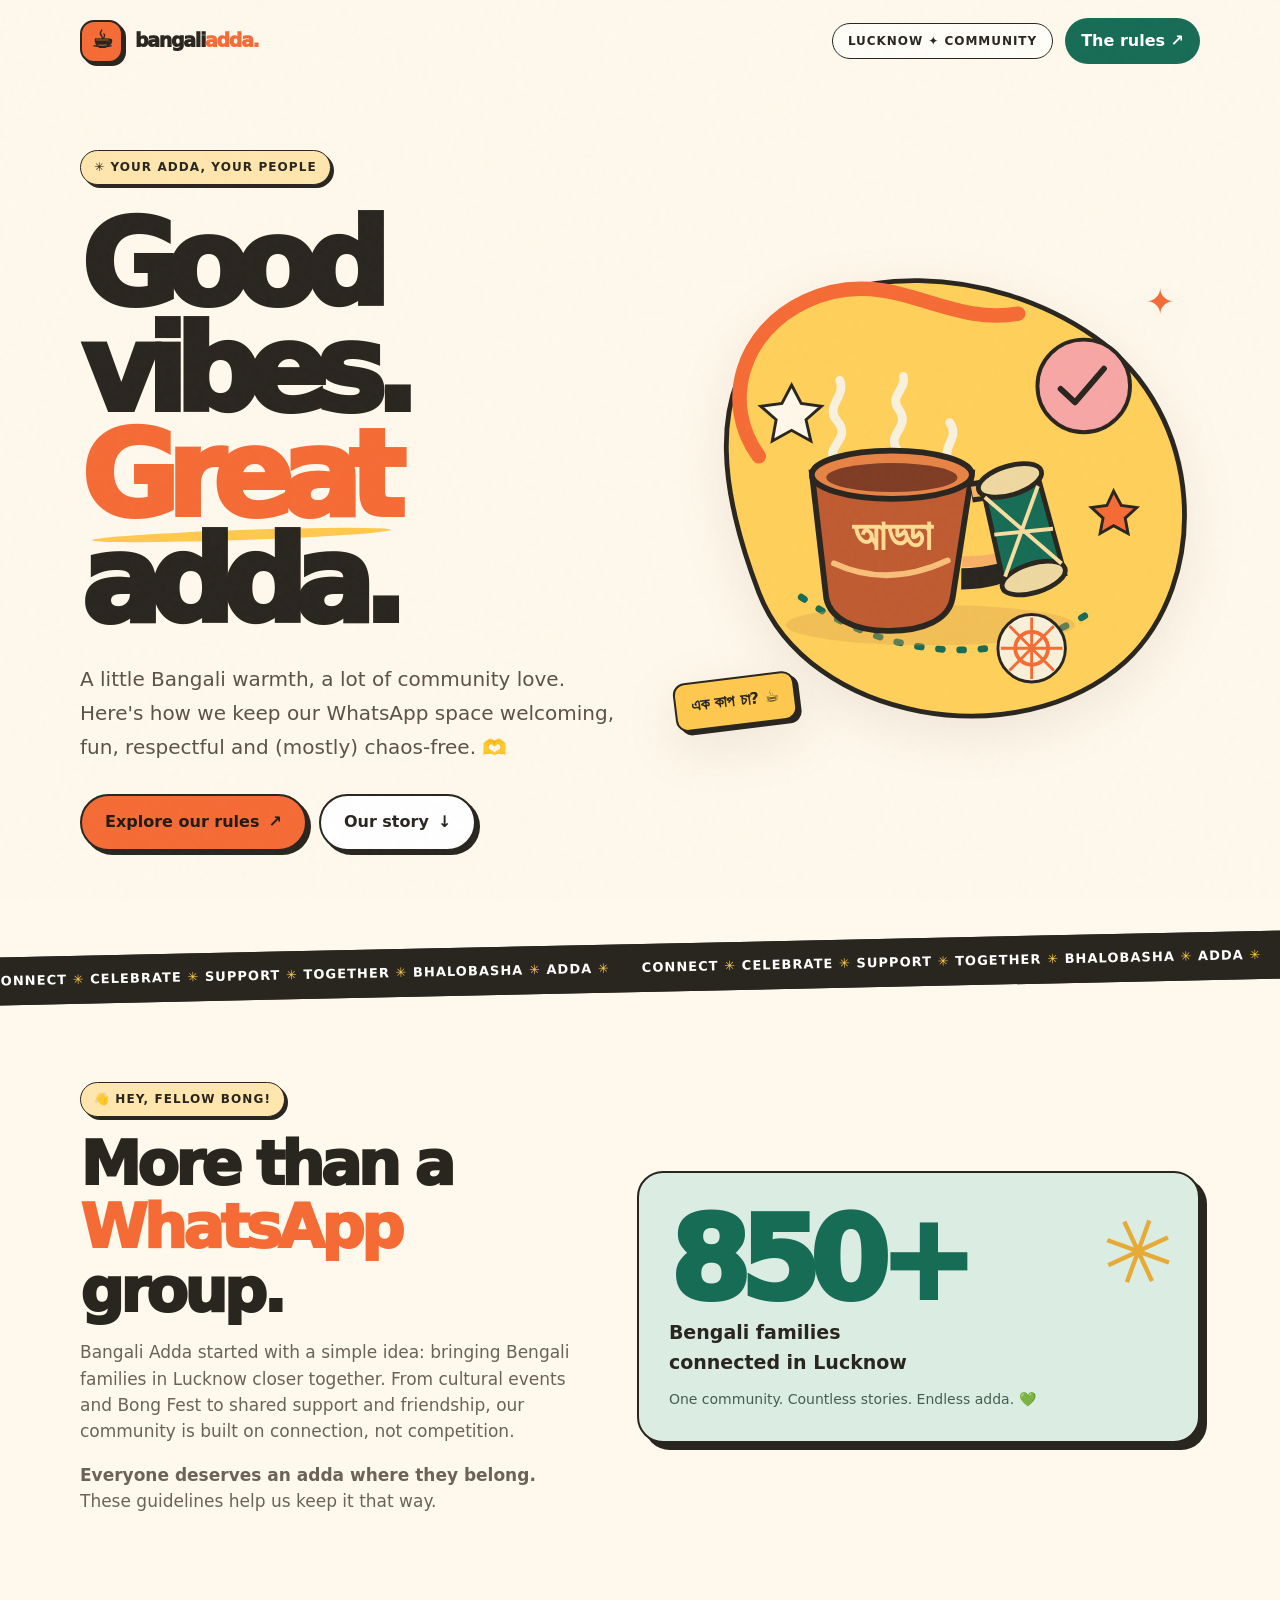
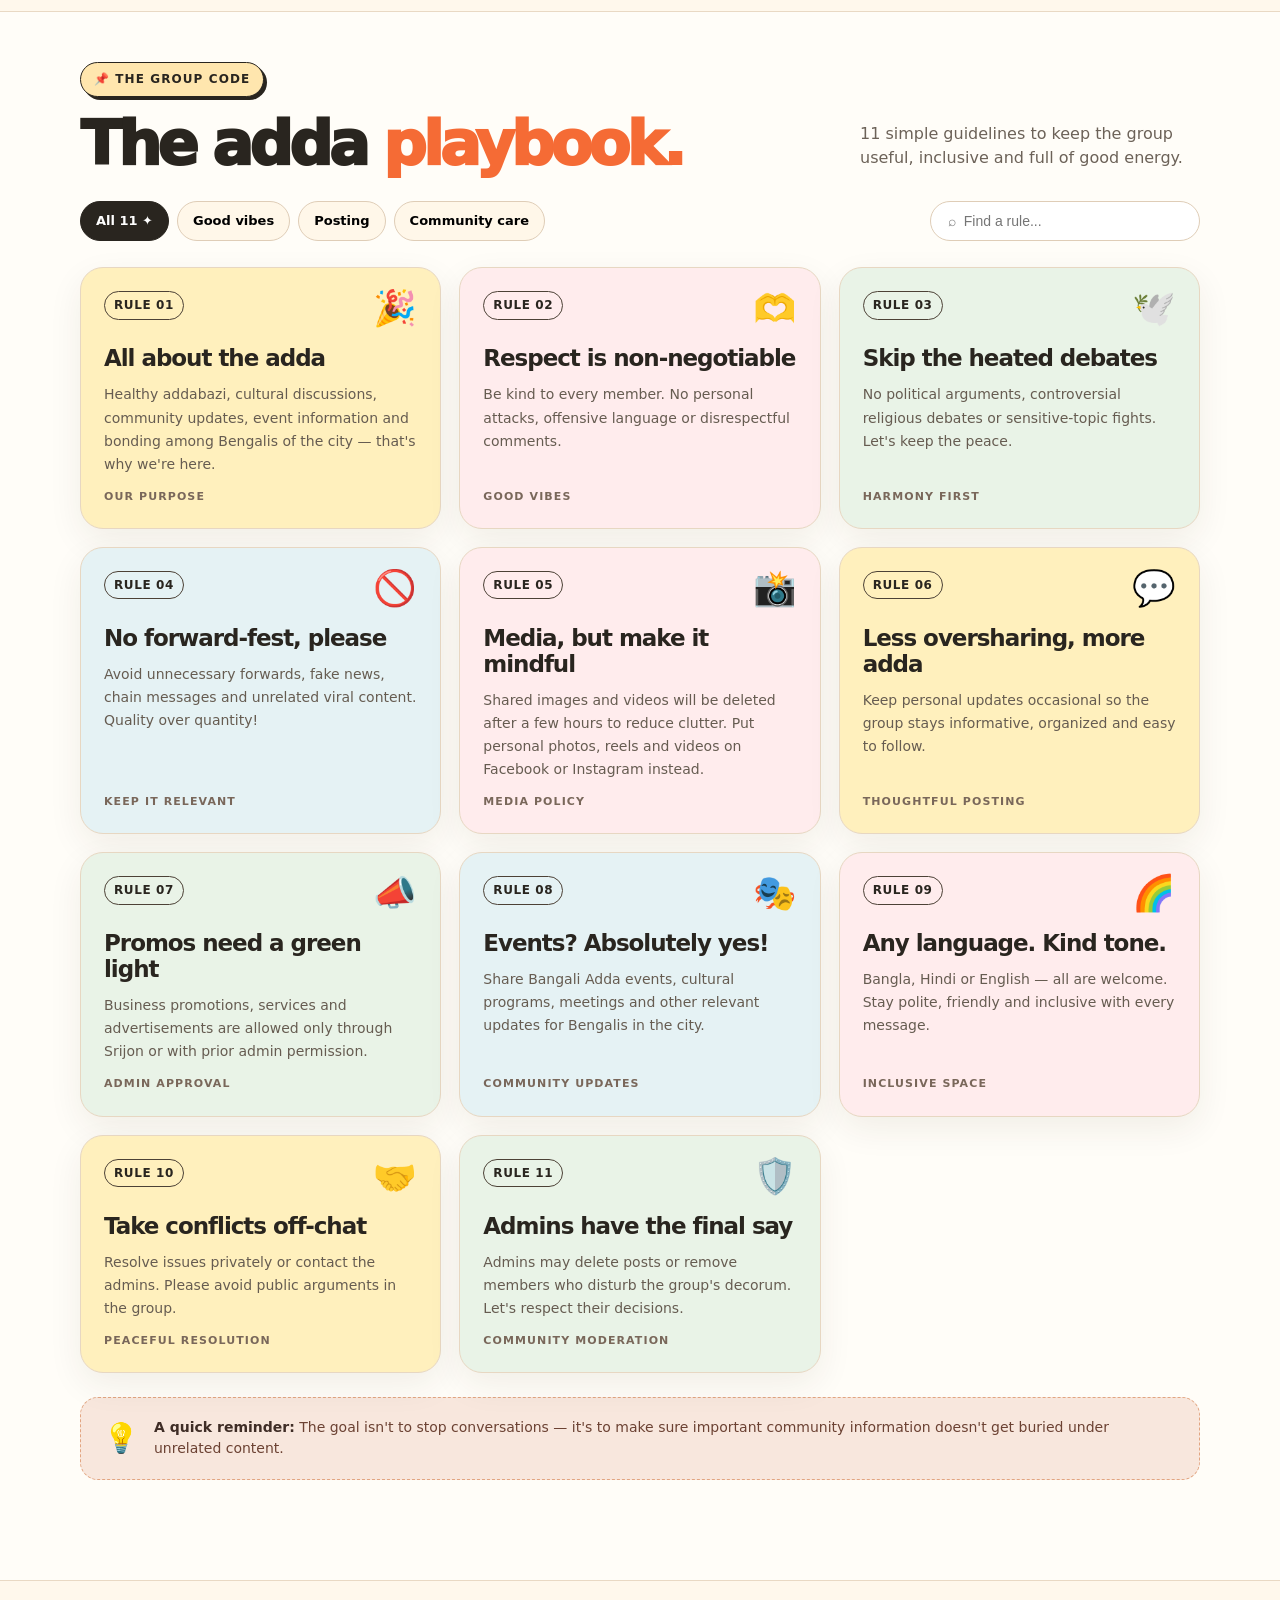
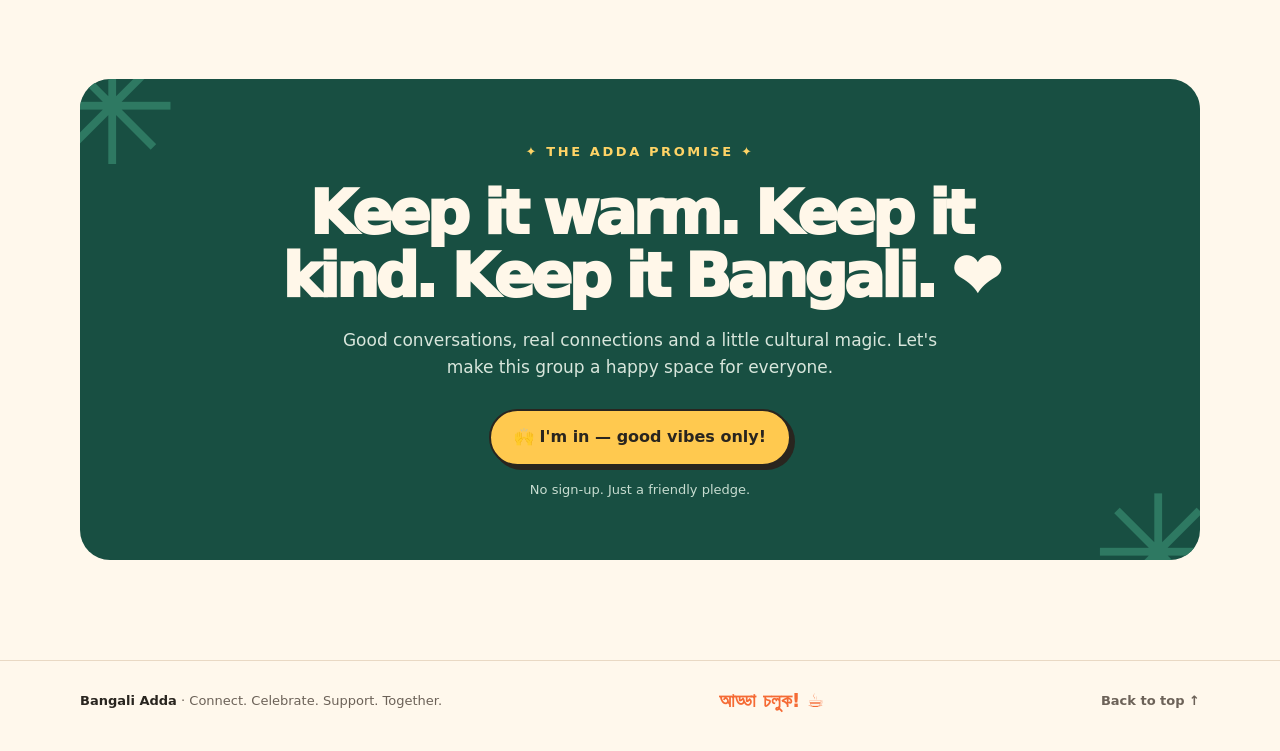
==== bangali-adda-rules.html @ 559d6790 "Add initial HTML structure and community guidelines for Bangali Adda" ====
<!doctype html>
<html lang="en">
<head>
  <meta charset="utf-8">
  <meta name="viewport" content="width=device-width, initial-scale=1">
  <meta name="theme-color" content="#fff7e9">
  <meta name="description" content="Bangali Adda Lucknow — our WhatsApp group rules, community spirit and a little Bengali warmth.">
  <title>Bangali Adda ✦ Group Rules & Etiquette</title>
  <style>
    :root{--ink:#29251f;--muted:#6c6258;--paper:#fff8ec;--cream:#fffdf8;--orange:#f56b35;--yellow:#ffc94f;--pink:#ffb5b5;--green:#176c55;--line:#e9d9c4;--shadow:0 12px 35px rgba(61,39,19,.07)}
    *{box-sizing:border-box}html{scroll-behavior:smooth}body{margin:0;background:var(--paper);color:var(--ink);font-family:ui-sans-serif,system-ui,-apple-system,"Segoe UI",sans-serif;line-height:1.55;overflow-x:hidden}button,a{font:inherit}button{cursor:pointer}a{color:inherit}::selection{background:#ffb585;color:#22170d}
    .grain{pointer-events:none;position:fixed;inset:0;z-index:20;opacity:.14;background-image:url("data:image/svg+xml,%3Csvg viewBox='0 0 180 180' xmlns='http://www.w3.org/2000/svg'%3E%3Cfilter id='n'%3E%3CfeTurbulence type='fractalNoise' baseFrequency='.8' numOctaves='3' stitchTiles='stitch'/%3E%3C/filter%3E%3Crect width='100%25' height='100%25' filter='url(%23n)' opacity='.19'/%3E%3C/svg%3E")}
    .wrap{width:min(1120px,calc(100% - 40px));margin:auto}.nav{height:82px;display:flex;align-items:center;justify-content:space-between;gap:20px}.brand{text-decoration:none;display:flex;align-items:center;gap:12px;font-weight:950;font-size:19px;letter-spacing:-.07em}.brand-icon{background:var(--orange);border:2px solid var(--ink);border-radius:14px;width:43px;height:43px;display:grid;place-items:center;box-shadow:3px 3px 0 var(--ink);font-size:24px}.nav-actions{display:flex;align-items:center;gap:12px}.nav-tag{font-size:12px;font-weight:800;letter-spacing:.08em;text-transform:uppercase;border:1.5px solid var(--ink);border-radius:999px;padding:8px 15px;background:var(--cream)}.small-btn{border:none;background:var(--green);color:#fff;border-radius:999px;padding:11px 16px;font-weight:750;text-decoration:none;transition:transform .2s}.small-btn:hover,.btn:hover{transform:translateY(-3px)}
    .hero{position:relative;display:grid;grid-template-columns:1.08fr .92fr;align-items:center;gap:30px;padding:68px 0 88px}.eyebrow{display:inline-flex;align-items:center;gap:8px;background:#ffe6ae;border:1.5px solid var(--ink);border-radius:999px;padding:7px 13px;font-size:12px;font-weight:900;letter-spacing:.09em;text-transform:uppercase;box-shadow:3px 3px 0 var(--ink)}.hero h1{font-size:clamp(64px,9.3vw,124px);letter-spacing:-.105em;line-height:.89;margin:28px 0 26px;font-weight:950}.hero h1 .scribble{display:inline-block;color:var(--orange);position:relative}.hero h1 .scribble:after{content:"";position:absolute;left:4%;right:0;bottom:-10px;height:10px;background:var(--yellow);border-radius:50%;transform:rotate(-2deg);z-index:-1}.hero .lead{max-width:550px;font-size:clamp(17px,2.1vw,20px);color:#5d5146;line-height:1.7}.hero-btns{display:flex;flex-wrap:wrap;gap:12px;margin-top:30px}.btn{border:2px solid var(--ink);border-radius:999px;padding:14px 23px;font-weight:850;transition:transform .2s,box-shadow .2s;text-decoration:none;display:inline-flex;align-items:center;gap:9px;box-shadow:4px 4px 0 var(--ink)}.btn-primary{background:var(--orange);color:#201b15}.btn-secondary{background:white}.hero-art{position:relative;max-width:510px;justify-self:center;width:100%;filter:drop-shadow(0 15px 25px rgba(94,54,17,.09))}.hero-art svg{display:block;width:100%;height:auto}.float-label{position:absolute;bottom:5%;left:-5%;transform:rotate(-7deg);background:var(--yellow);border:2px solid var(--ink);padding:10px 15px;border-radius:12px;font-weight:900;box-shadow:4px 4px 0 var(--ink)}.twinkle{position:absolute;top:5%;right:5%;font-size:35px;color:var(--orange)}
    .ticker{overflow:hidden;background:var(--ink);color:white;border-block:2px solid var(--ink);transform:rotate(-1.2deg);margin:5px -10px 80px}.ticker-inner{padding:12px 0;display:flex;gap:32px;white-space:nowrap;width:max-content;animation:slide 30s linear infinite;font-weight:850;letter-spacing:.08em;text-transform:uppercase;font-size:13px}.ticker b{color:var(--yellow)}@keyframes slide{to{transform:translateX(-50%)}}
    .intro{padding:10px 0 80px;display:grid;grid-template-columns:1fr 1.1fr;gap:45px;align-items:center}.intro h2,.section-head h2,.pledge h2{font-weight:950;font-size:clamp(37px,5.1vw,61px);line-height:1.04;letter-spacing:-.065em;margin:15px 0}.intro p{color:var(--muted);font-size:17px}.stat-card{background:#dbece3;border:2px solid var(--ink);border-radius:26px;padding:30px;box-shadow:7px 7px 0 var(--ink);position:relative}.stat-card .big{font-size:clamp(65px,9vw,116px);line-height:1;font-weight:950;letter-spacing:-.09em;color:var(--green)}.stat-card .caption{font-weight:850;font-size:19px;max-width:250px}.stat-card .tiny{font-size:14px;color:#465e50;margin-top:12px}.stat-card:after{content:"✳";font-size:90px;position:absolute;right:23px;top:10px;color:#e6aa36;transform:rotate(20deg)}
    .rules-section{padding:50px 0 100px;background:#fffdf8;border-block:1px solid var(--line)}.section-head{display:flex;justify-content:space-between;align-items:end;gap:20px;margin-bottom:26px}.section-head h2{margin-bottom:0}.section-head p{max-width:340px;color:var(--muted);margin-bottom:4px}.rule-toolbar{display:flex;align-items:center;justify-content:space-between;gap:12px;flex-wrap:wrap;margin-bottom:26px}.filter-box{display:flex;gap:8px;flex-wrap:wrap}.filter{border:1.5px solid #dfcdb7;background:#fff7e9;border-radius:999px;padding:9px 15px;font-size:13px;font-weight:850;transition:.2s}.filter.active,.filter:hover{background:var(--ink);border-color:var(--ink);color:white}.search{border:1.5px solid #dfcdb7;background:white;border-radius:999px;padding:11px 17px;font-size:14px;outline:none;width:min(270px,100%)}.search:focus{border-color:var(--orange);box-shadow:0 0 0 3px #f56b3524}.rules-grid{display:grid;grid-template-columns:repeat(3,minmax(0,1fr));gap:18px}.rule{position:relative;min-height:230px;border:1.5px solid #e7d7c2;border-radius:23px;padding:23px;box-shadow:var(--shadow);transition:transform .22s,box-shadow .22s;display:flex;flex-direction:column;gap:12px;background:#fff9ed}.rule:hover{transform:translateY(-5px);box-shadow:0 15px 32px rgba(61,39,19,.12)}.rule[data-tone="pink"]{background:#ffeced}.rule[data-tone="green"]{background:#e9f3e7}.rule[data-tone="yellow"]{background:#fff0bd}.rule[data-tone="blue"]{background:#e5f2f4}.rule-top{display:flex;justify-content:space-between;align-items:start;gap:12px}.rule-number{font-size:12px;font-weight:900;border:1px solid #4c4136;border-radius:999px;padding:4px 9px;letter-spacing:.05em}.rule-emoji{font-size:35px;line-height:1}.rule h3{font-size:23px;letter-spacing:-.045em;line-height:1.13;margin:7px 0 0;font-weight:900}.rule p{color:#665c51;font-size:14px;line-height:1.65;margin:0}.rule .category{margin-top:auto;font-size:11px;font-weight:900;letter-spacing:.1em;text-transform:uppercase;color:#79675a}.rule[hidden]{display:none}.empty{display:none;text-align:center;padding:50px 10px;color:var(--muted)}.empty.visible{display:block}
    .media-note{margin-top:24px;background:#f8e7dd;border:1.5px dashed #e2a581;border-radius:18px;padding:18px 22px;display:flex;align-items:center;gap:15px;color:#6c4233;font-size:14px}.media-note strong{color:#3f2d26}.media-note .ico{font-size:29px;flex-shrink:0}
    .pledge-zone{padding:98px 0 100px}.pledge{position:relative;background:#184f42;color:#fff7e9;border-radius:30px;padding:60px 35px;text-align:center;overflow:hidden}.pledge:before,.pledge:after{content:"✳";position:absolute;font-size:160px;color:#2e7962;line-height:1}.pledge:before{left:-35px;top:-50px}.pledge:after{right:-25px;bottom:-75px}.pledge .label{font-size:13px;text-transform:uppercase;font-weight:900;letter-spacing:.2em;color:#ffd466}.pledge h2{max-width:720px;margin:17px auto 20px}.pledge p{max-width:600px;margin:0 auto 29px;color:#d8e6dc;font-size:17px}.pledge .btn{background:var(--yellow);color:var(--ink);position:relative;z-index:1}.pledge .btn.agreed{background:#bdf3c7}.pledge .hint{display:block;margin-top:14px;font-size:13px;color:#c7dcd0;min-height:20px}
    footer{border-top:1px solid var(--line);padding:25px 0 35px}.footer-row{display:flex;justify-content:space-between;align-items:center;gap:14px;flex-wrap:wrap;font-size:13px;color:var(--muted)}.footer-row strong{color:var(--ink)}.footer-row .bengali{font-size:19px;color:var(--orange);font-weight:900}.back{font-weight:750;text-decoration:none}.back:hover{text-decoration:underline}
    @media(max-width:900px){.hero{grid-template-columns:1fr 1fr;gap:15px}.hero h1{font-size:clamp(60px,9.7vw,94px)}.rules-grid{grid-template-columns:repeat(2,minmax(0,1fr))}.intro{gap:26px}.stat-card:after{font-size:60px}}
    @media(max-width:650px){.wrap{width:min(100% - 32px,500px)}.nav{height:75px}.brand{font-size:17px}.nav-tag{display:none}.small-btn{padding:10px 13px;font-size:13px}.hero{padding:42px 0 70px;grid-template-columns:1fr}.hero h1{font-size:clamp(68px,17vw,106px);margin:26px 0}.hero .lead{font-size:16px}.hero-art{width:min(95%,390px);margin-top:20px}.float-label{left:-1%;bottom:1%}.ticker{margin-bottom:55px}.intro{grid-template-columns:1fr;padding-bottom:65px}.stat-card .big{font-size:85px}.section-head{display:block}.section-head p{margin-top:14px}.rules-section{padding:40px 0 68px}.rules-grid{grid-template-columns:1fr}.rule{min-height:190px}.rule-toolbar{align-items:stretch}.filter-box{width:100%}.search{width:100%}.media-note{align-items:flex-start}.pledge-zone{padding:68px 0}.pledge{padding:52px 22px}.pledge:before,.pledge:after{font-size:85px}}
    @media(prefers-reduced-motion:reduce){*,*:before,*:after{scroll-behavior:auto!important;animation:none!important;transition:none!important}}
  </style>
</head>
<body>
  <div class="grain" aria-hidden="true"></div>
  <header class="wrap" id="top"><nav class="nav" aria-label="Main navigation"><a class="brand" href="#top"><span class="brand-icon" aria-hidden="true">☕</span><span>bangali<span style="color:var(--orange)">adda.</span></span></a><div class="nav-actions"><span class="nav-tag">Lucknow ✦ Community</span><a class="small-btn" href="#rules">The rules ↗</a></div></nav></header>
  <main>
    <section class="hero wrap" aria-labelledby="hero-title"><div><span class="eyebrow">✳ Your adda, your people</span><h1 id="hero-title">Good vibes.<br><span class="scribble">Great</span><br>adda.</h1><p class="lead">A little Bangali warmth, a lot of community love. Here's how we keep our WhatsApp space welcoming, fun, respectful and (mostly) chaos-free. 🫶</p><div class="hero-btns"><a class="btn btn-primary" href="#rules">Explore our rules <span aria-hidden="true">↗</span></a><a class="btn btn-secondary" href="#about">Our story <span aria-hidden="true">↓</span></a></div></div>
      <div class="hero-art" role="img" aria-label="Playful original illustration of a Bengali adda: steaming chai, a clay cup, a dhak drum and an alpana-inspired floral motif">
        <svg viewBox="0 0 520 520" xmlns="http://www.w3.org/2000/svg" aria-hidden="true">
          <defs><pattern id="dots" width="18" height="18" patternUnits="userSpaceOnUse"><circle cx="3" cy="3" r="2.2" fill="#e7a43e" opacity=".65"/></pattern></defs>
          <path d="M75 83C148 13 301 14 410 90c116 81 121 254 32 337C331 527 113 488 62 355 26 261 4 151 75 83Z" fill="#ffd05a" stroke="#29251f" stroke-width="5"/>
          <path d="M62 214c-40-55-18-130 49-161 85-40 142 27 220 13" stroke="#f56b35" stroke-width="15" stroke-linecap="round" fill="none"/>
          <circle cx="399" cy="141" r="48" fill="#f7a6a4" stroke="#29251f" stroke-width="4"/><path d="M375 144l15 14 30-35" fill="none" stroke="#29251f" stroke-width="6" stroke-linecap="round" stroke-linejoin="round"/>
          <path d="M106 360c91 65 209 76 306 12" stroke="#176c55" stroke-width="7" stroke-linecap="round" stroke-dasharray="4 18" fill="none"/>
          <ellipse cx="240" cy="389" rx="150" ry="21" fill="#dca14e" opacity=".36"/>
          <path d="M142 219c-14-14 18-23 1-42-13-15 10-25 3-42M206 208c-13-18 15-24 1-43-10-14 8-20 5-34M260 223c-11-20 12-27 0-44" stroke="#f8f1de" stroke-width="9" stroke-linecap="round" fill="none"/>
          <path d="M117 231h166l-20 130c-4 22-29 34-66 34-38 0-61-14-65-34Z" fill="#bf5b31" stroke="#29251f" stroke-width="6"/><ellipse cx="200" cy="233" rx="83" ry="25" fill="#e78345" stroke="#29251f" stroke-width="6"/><ellipse cx="200" cy="236" rx="68" ry="15" fill="#7f3c25"/><path d="M282 251c91-17 94 91-10 90" stroke="#29251f" stroke-width="22" fill="none"/><path d="M283 251c85-15 87 77-10 72" stroke="#f8b066" stroke-width="11" fill="none"/>
          <path d="M140 325q56 26 118-3" fill="none" stroke="#f8bf79" stroke-width="6" stroke-linecap="round"/><text x="200" y="311" text-anchor="middle" font-size="44" font-weight="900" fill="#ffdb92">আড্ডা</text>
          <g transform="translate(333 287) rotate(-17)"><path d="M-25-55L33-44 30 60 -33 48Z" fill="#176c55" stroke="#29251f" stroke-width="5"/><ellipse cx="4" cy="-49" rx="34" ry="15" fill="#eed8a0" stroke="#29251f" stroke-width="5"/><ellipse cx="-2" cy="55" rx="34" ry="15" fill="#eed8a0" stroke="#29251f" stroke-width="5"/><path d="M-26-40L30 49M30-35L-30 45M-28 0L32 12" stroke="#f8dd9f" stroke-width="4"/></g>
          <g transform="translate(345 413)"><circle r="35" fill="#f8f0d9" stroke="#29251f" stroke-width="3"/><circle r="17" fill="none" stroke="#f56b35" stroke-width="4"/><path d="M0-32V32M-32 0H32M-23-23L23 23M23-23L-23 23" stroke="#f56b35" stroke-width="3"/></g>
          <path d="M96 140l10 19 21 3-16 14 5 22-20-11-20 11 4-22-16-14 22-3Z" fill="#fff7e9" stroke="#29251f" stroke-width="3"/><path d="M430 250l8 15 16 2-12 11 3 16-15-8-14 8 3-16-12-11 16-2Z" fill="#f56b35" stroke="#29251f" stroke-width="3"/>
        </svg><span class="float-label">এক কাপ চা? ☕</span><span class="twinkle" aria-hidden="true">✦</span>
      </div>
    </section>
    <div class="ticker" aria-label="Community motto"><div class="ticker-inner"><span>CONNECT <b>✳</b> CELEBRATE <b>✳</b> SUPPORT <b>✳</b> TOGETHER <b>✳</b> BHALOBASHA <b>✳</b> ADDA <b>✳</b></span><span aria-hidden="true">CONNECT <b>✳</b> CELEBRATE <b>✳</b> SUPPORT <b>✳</b> TOGETHER <b>✳</b> BHALOBASHA <b>✳</b> ADDA <b>✳</b></span></div></div>
    <section class="intro wrap" id="about" aria-labelledby="about-title"><div><span class="eyebrow">👋 Hey, fellow Bong!</span><h2 id="about-title">More than a <span style="color:var(--orange)">WhatsApp</span> group.</h2><p>Bangali Adda started with a simple idea: bringing Bengali families in Lucknow closer together. From cultural events and Bong Fest to shared support and friendship, our community is built on connection, not competition.</p><p><strong>Everyone deserves an adda where they belong.</strong> These guidelines help us keep it that way.</p></div><div class="stat-card"><div class="big">850+</div><div class="caption">Bengali families connected in Lucknow</div><div class="tiny">One community. Countless stories. Endless adda. 💚</div></div></section>
    <section class="rules-section" id="rules" aria-labelledby="rules-title"><div class="wrap"><div class="section-head"><div><span class="eyebrow">📌 The group code</span><h2 id="rules-title">The adda <span style="color:var(--orange)">playbook.</span></h2></div><p>11 simple guidelines to keep the group useful, inclusive and full of good energy.</p></div><div class="rule-toolbar"><div class="filter-box" role="group" aria-label="Filter rules"><button class="filter active" data-filter="all" aria-pressed="true">All 11 ✦</button><button class="filter" data-filter="respect" aria-pressed="false">Good vibes</button><button class="filter" data-filter="content" aria-pressed="false">Posting</button><button class="filter" data-filter="admin" aria-pressed="false">Community care</button></div><input class="search" id="search" type="search" placeholder="⌕  Find a rule..." aria-label="Search group rules"></div>
    <div class="rules-grid" id="rulesGrid">
      <article class="rule" data-category="respect" data-tone="yellow"><div class="rule-top"><span class="rule-number">RULE 01</span><span class="rule-emoji" aria-hidden="true">🎉</span></div><h3>All about the adda</h3><p>Healthy addabazi, cultural discussions, community updates, event information and bonding among Bengalis of the city — that's why we're here.</p><span class="category">Our purpose</span></article>
      <article class="rule" data-category="respect" data-tone="pink"><div class="rule-top"><span class="rule-number">RULE 02</span><span class="rule-emoji" aria-hidden="true">🫶</span></div><h3>Respect is non-negotiable</h3><p>Be kind to every member. No personal attacks, offensive language or disrespectful comments.</p><span class="category">Good vibes</span></article>
      <article class="rule" data-category="respect" data-tone="green"><div class="rule-top"><span class="rule-number">RULE 03</span><span class="rule-emoji" aria-hidden="true">🕊️</span></div><h3>Skip the heated debates</h3><p>No political arguments, controversial religious debates or sensitive-topic fights. Let's keep the peace.</p><span class="category">Harmony first</span></article>
      <article class="rule" data-category="content" data-tone="blue"><div class="rule-top"><span class="rule-number">RULE 04</span><span class="rule-emoji" aria-hidden="true">🚫</span></div><h3>No forward-fest, please</h3><p>Avoid unnecessary forwards, fake news, chain messages and unrelated viral content. Quality over quantity!</p><span class="category">Keep it relevant</span></article>
      <article class="rule" data-category="content" data-tone="pink"><div class="rule-top"><span class="rule-number">RULE 05</span><span class="rule-emoji" aria-hidden="true">📸</span></div><h3>Media, but make it mindful</h3><p>Shared images and videos will be deleted after a few hours to reduce clutter. Put personal photos, reels and videos on Facebook or Instagram instead.</p><span class="category">Media policy</span></article>
      <article class="rule" data-category="content" data-tone="yellow"><div class="rule-top"><span class="rule-number">RULE 06</span><span class="rule-emoji" aria-hidden="true">💬</span></div><h3>Less oversharing, more adda</h3><p>Keep personal updates occasional so the group stays informative, organized and easy to follow.</p><span class="category">Thoughtful posting</span></article>
      <article class="rule" data-category="admin" data-tone="green"><div class="rule-top"><span class="rule-number">RULE 07</span><span class="rule-emoji" aria-hidden="true">📣</span></div><h3>Promos need a green light</h3><p>Business promotions, services and advertisements are allowed only through Srijon or with prior admin permission.</p><span class="category">Admin approval</span></article>
      <article class="rule" data-category="content" data-tone="blue"><div class="rule-top"><span class="rule-number">RULE 08</span><span class="rule-emoji" aria-hidden="true">🎭</span></div><h3>Events? Absolutely yes!</h3><p>Share Bangali Adda events, cultural programs, meetings and other relevant updates for Bengalis in the city.</p><span class="category">Community updates</span></article>
      <article class="rule" data-category="respect" data-tone="pink"><div class="rule-top"><span class="rule-number">RULE 09</span><span class="rule-emoji" aria-hidden="true">🌈</span></div><h3>Any language. Kind tone.</h3><p>Bangla, Hindi or English — all are welcome. Stay polite, friendly and inclusive with every message.</p><span class="category">Inclusive space</span></article>
      <article class="rule" data-category="respect" data-tone="yellow"><div class="rule-top"><span class="rule-number">RULE 10</span><span class="rule-emoji" aria-hidden="true">🤝</span></div><h3>Take conflicts off-chat</h3><p>Resolve issues privately or contact the admins. Please avoid public arguments in the group.</p><span class="category">Peaceful resolution</span></article>
      <article class="rule" data-category="admin" data-tone="green"><div class="rule-top"><span class="rule-number">RULE 11</span><span class="rule-emoji" aria-hidden="true">🛡️</span></div><h3>Admins have the final say</h3><p>Admins may delete posts or remove members who disturb the group's decorum. Let's respect their decisions.</p><span class="category">Community moderation</span></article>
    </div><div class="empty" id="empty">No rules found 🔎 Try a different keyword or filter.</div><aside class="media-note"><span class="ico" aria-hidden="true">💡</span><span><strong>A quick reminder:</strong> The goal isn't to stop conversations — it's to make sure important community information doesn't get buried under unrelated content.</span></aside></div></section>
    <section class="pledge-zone wrap" aria-labelledby="pledge-title"><div class="pledge"><span class="label">✦ The adda promise ✦</span><h2 id="pledge-title">Keep it warm. Keep it kind. Keep it Bangali. ❤️</h2><p>Good conversations, real connections and a little cultural magic. Let's make this group a happy space for everyone.</p><button class="btn" id="agreeBtn" type="button" aria-pressed="false">🙌 I'm in — good vibes only!</button><span class="hint" id="agreeHint" role="status" aria-live="polite">No sign-up. Just a friendly pledge.</span></div></section>
  </main>
  <footer><div class="wrap footer-row"><div><strong>Bangali Adda</strong> · Connect. Celebrate. Support. Together.</div><div class="bengali" lang="bn">আড্ডা চলুক! ☕</div><a class="back" href="#top">Back to top ↑</a></div></footer>
  <script>
    (()=>{
      const filters=[...document.querySelectorAll('.filter')], cards=[...document.querySelectorAll('.rule')], search=document.getElementById('search'), empty=document.getElementById('empty');
      let selected='all';
      function update(){const query=search.value.trim().toLocaleLowerCase();let shown=0;for(const card of cards){const matches=(selected==='all'||card.dataset.category===selected)&&card.textContent.toLocaleLowerCase().includes(query);card.hidden=!matches;if(matches)shown++}empty.classList.toggle('visible',shown===0)}
      filters.forEach(button=>button.addEventListener('click',()=>{selected=button.dataset.filter;filters.forEach(b=>{const active=b===button;b.classList.toggle('active',active);b.setAttribute('aria-pressed',String(active))});update()}));search.addEventListener('input',update);
      const agree=document.getElementById('agreeBtn'),hint=document.getElementById('agreeHint');agree.addEventListener('click',()=>{const active=agree.getAttribute('aria-pressed')!=='true';agree.setAttribute('aria-pressed',String(active));agree.classList.toggle('agreed',active);agree.textContent=active?'✅ Pledge accepted. Shubho adda!':'🙌 I\'m in — good vibes only!';hint.textContent=active?'Thanks for helping make Bangali Adda a lovely community! 💚':'No sign-up. Just a friendly pledge.'});
    })();
  </script>
</body>
</html>
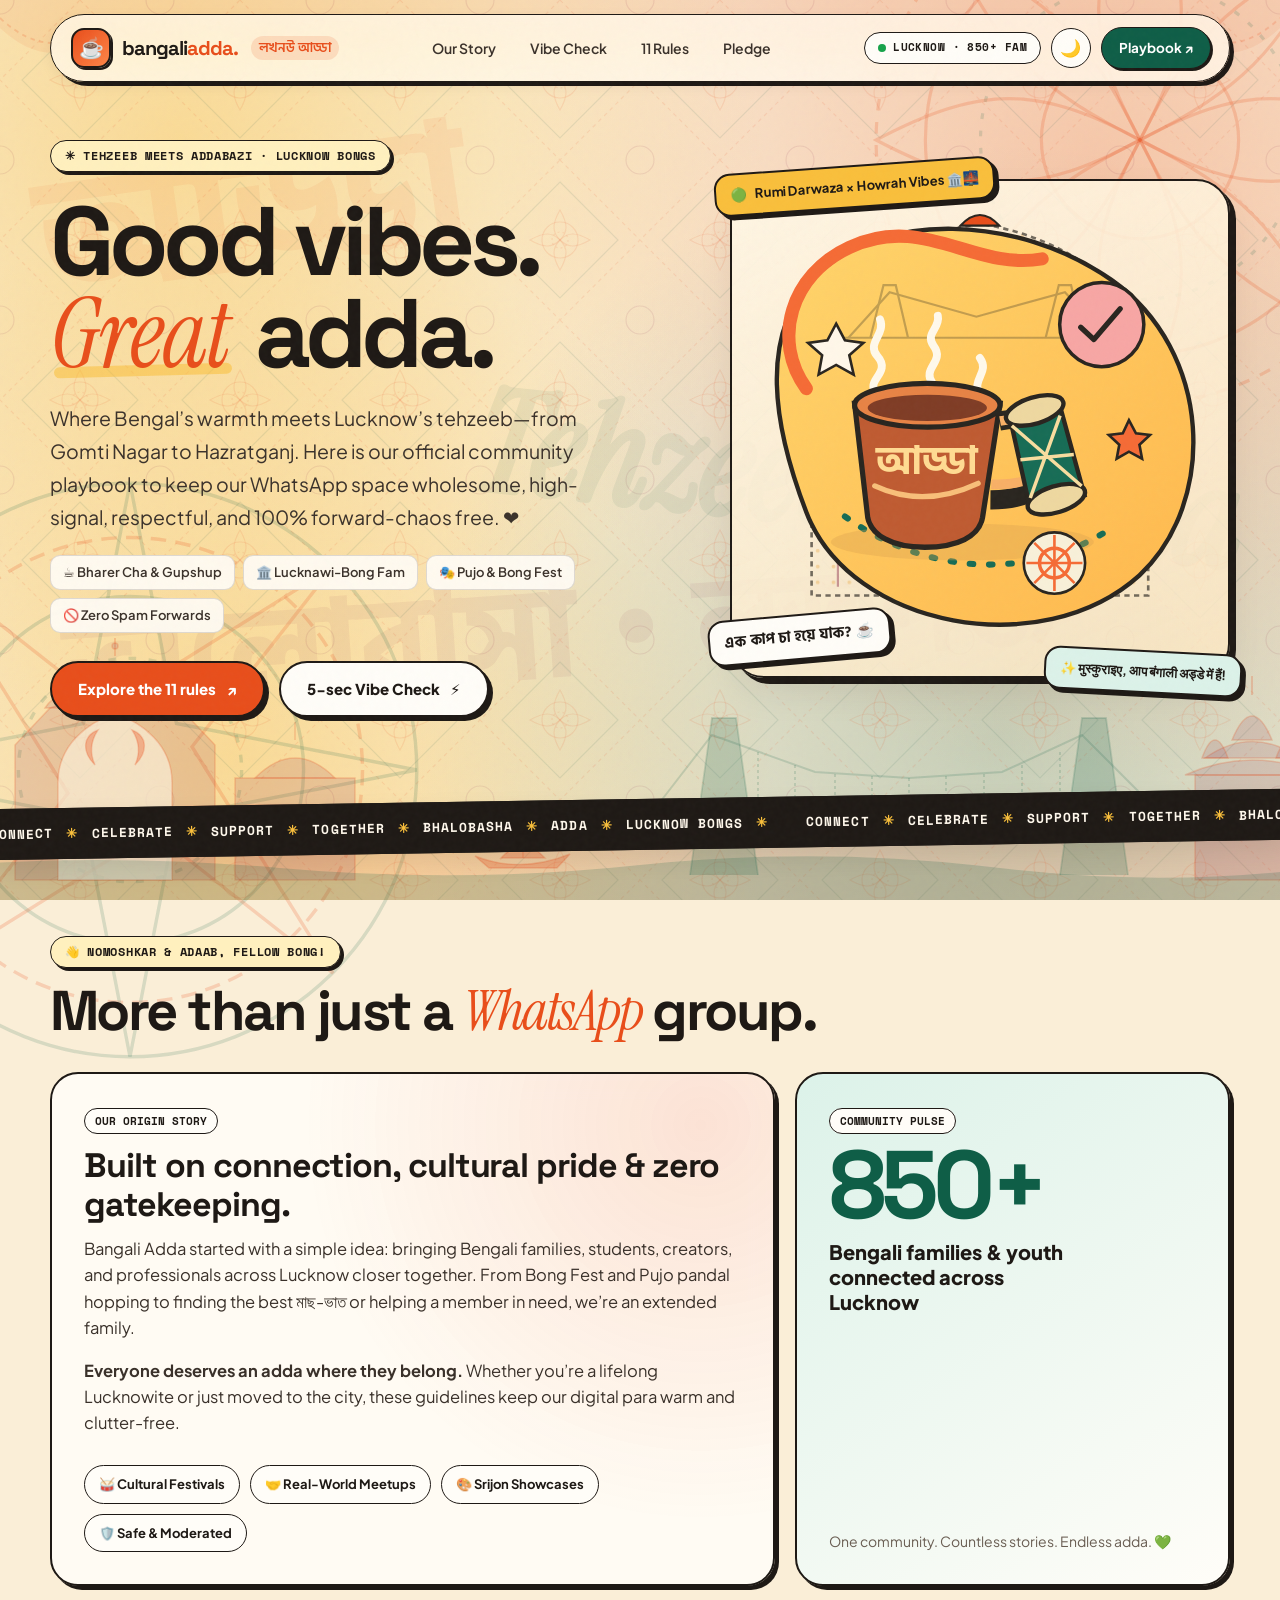
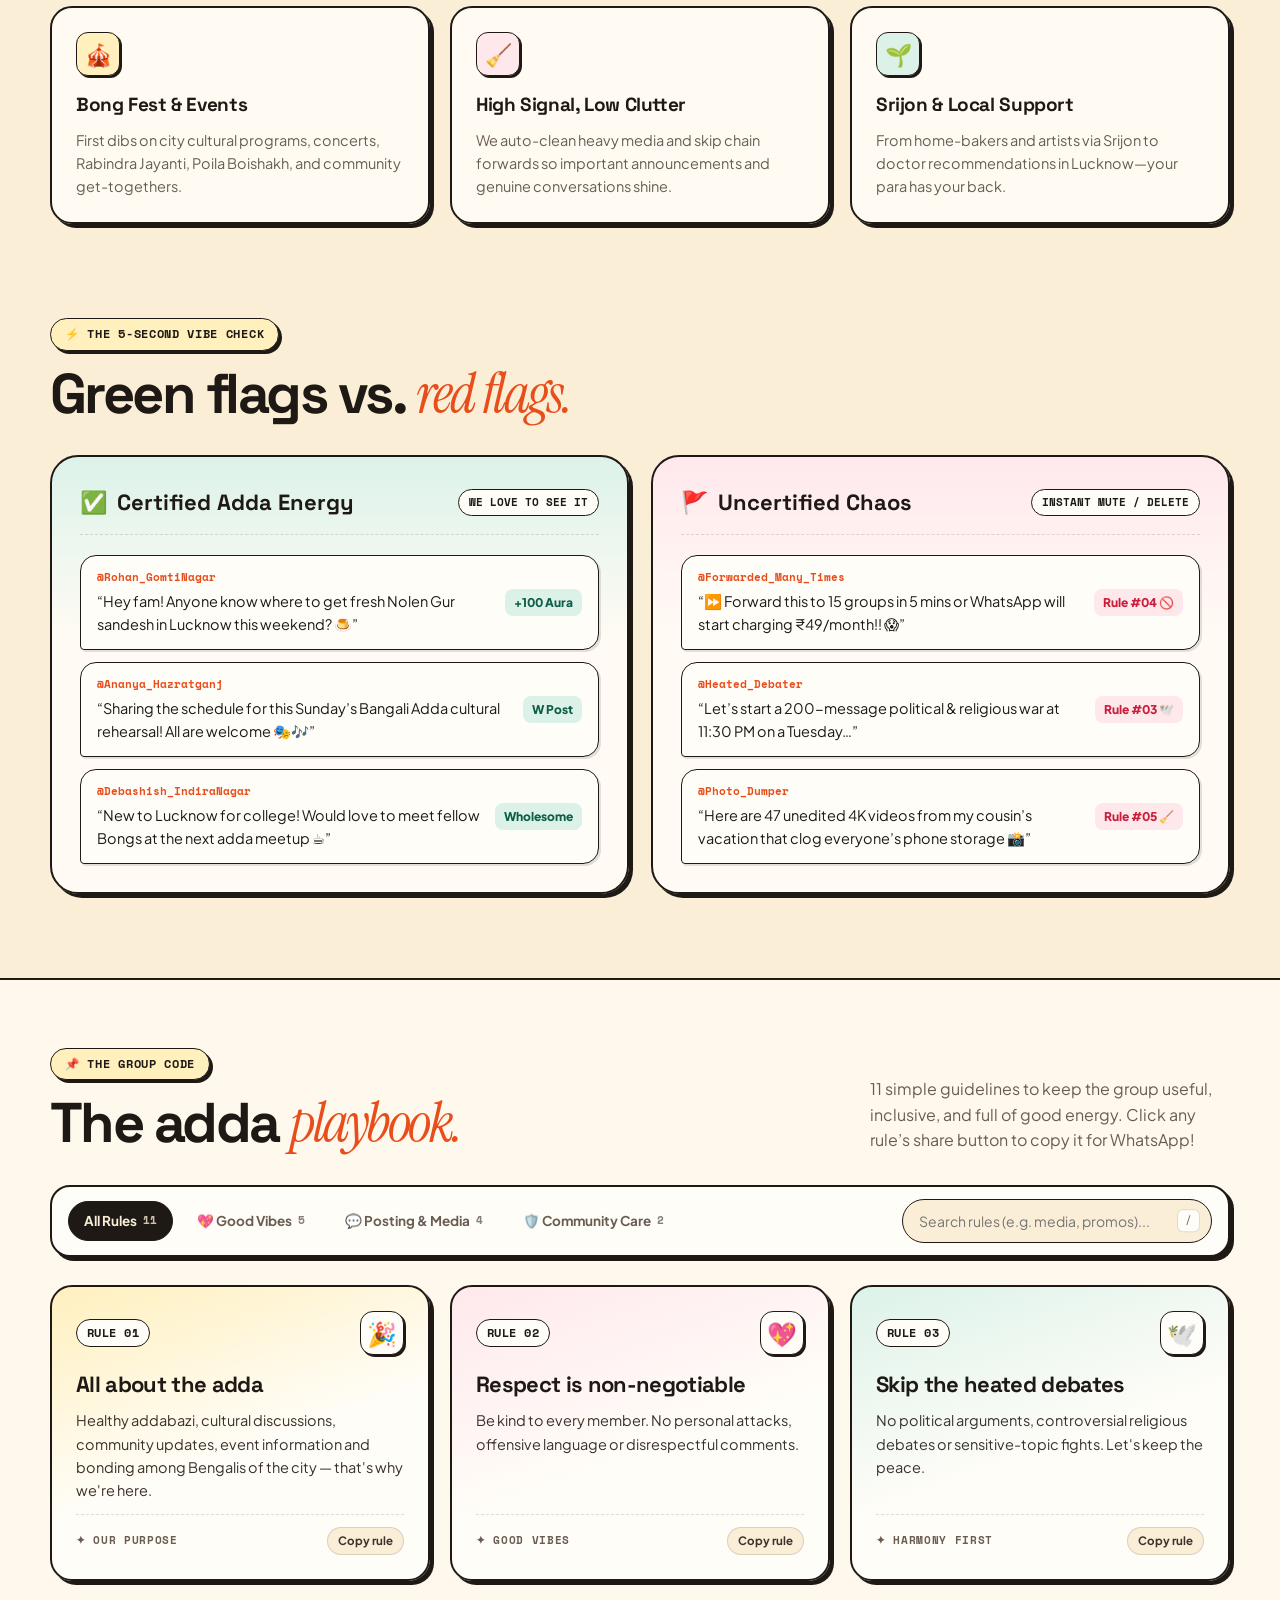
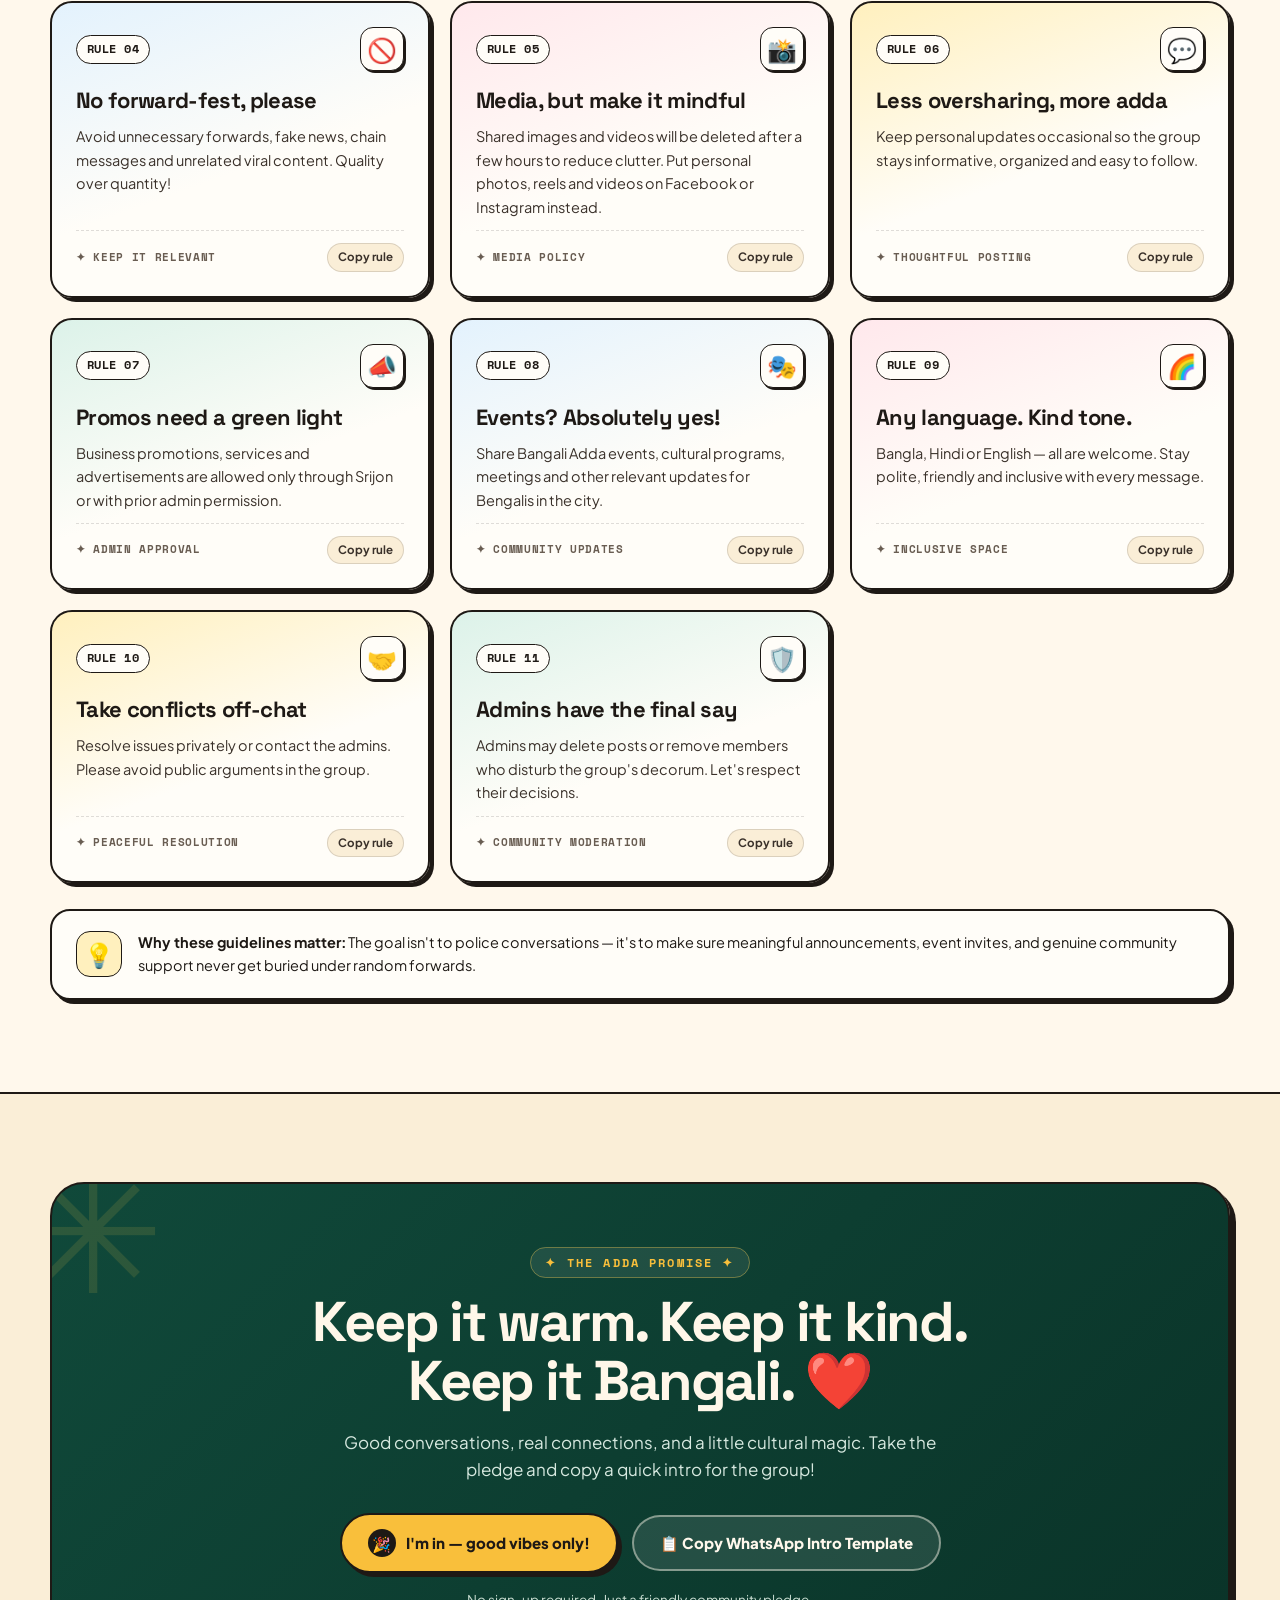
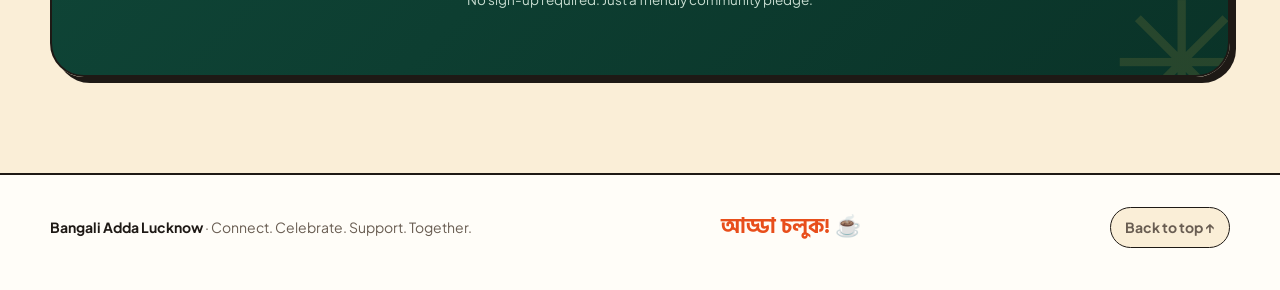
==== commit 542b096c: "Implement code changes to enhance functionality and improve performance" ====
--- a/bangali-adda-rules.html
+++ b/bangali-adda-rules.html
@@ -1,76 +1,2237 @@
 <!doctype html>
-<html lang="en">
+<html lang="en" data-theme="light">
 <head>
   <meta charset="utf-8">
   <meta name="viewport" content="width=device-width, initial-scale=1">
-  <meta name="theme-color" content="#fff7e9">
-  <meta name="description" content="Bangali Adda Lucknow — our WhatsApp group rules, community spirit and a little Bengali warmth.">
-  <title>Bangali Adda ✦ Group Rules & Etiquette</title>
+  <meta name="theme-color" content="#fdf6ea">
+  <meta name="description" content="Bangali Adda Lucknow — our WhatsApp community playbook, cultural roots, and Gen-Z friendly etiquette for keeping the adda warm, real, and chaos-free.">
+  <title>Bangali Adda Lucknow ✦ Community Playbook & Vibe Check</title>
+  <link rel="preconnect" href="https://fonts.googleapis.com">
+  <link rel="preconnect" href="https://fonts.gstatic.com" crossorigin>
+  <link href="https://fonts.googleapis.com/css2?family=Hind+Siliguri:wght@500;600;700&family=Instrument+Serif:ital@0;1&family=Plus+Jakarta+Sans:wght@400;500;600;700;800&family=Space+Grotesk:wght@500;600;700&family=Space+Mono:wght@400;700&display=swap" rel="stylesheet">
   <style>
-    :root{--ink:#29251f;--muted:#6c6258;--paper:#fff8ec;--cream:#fffdf8;--orange:#f56b35;--yellow:#ffc94f;--pink:#ffb5b5;--green:#176c55;--line:#e9d9c4;--shadow:0 12px 35px rgba(61,39,19,.07)}
-    *{box-sizing:border-box}html{scroll-behavior:smooth}body{margin:0;background:var(--paper);color:var(--ink);font-family:ui-sans-serif,system-ui,-apple-system,"Segoe UI",sans-serif;line-height:1.55;overflow-x:hidden}button,a{font:inherit}button{cursor:pointer}a{color:inherit}::selection{background:#ffb585;color:#22170d}
-    .grain{pointer-events:none;position:fixed;inset:0;z-index:20;opacity:.14;background-image:url("data:image/svg+xml,%3Csvg viewBox='0 0 180 180' xmlns='http://www.w3.org/2000/svg'%3E%3Cfilter id='n'%3E%3CfeTurbulence type='fractalNoise' baseFrequency='.8' numOctaves='3' stitchTiles='stitch'/%3E%3C/filter%3E%3Crect width='100%25' height='100%25' filter='url(%23n)' opacity='.19'/%3E%3C/svg%3E")}
-    .wrap{width:min(1120px,calc(100% - 40px));margin:auto}.nav{height:82px;display:flex;align-items:center;justify-content:space-between;gap:20px}.brand{text-decoration:none;display:flex;align-items:center;gap:12px;font-weight:950;font-size:19px;letter-spacing:-.07em}.brand-icon{background:var(--orange);border:2px solid var(--ink);border-radius:14px;width:43px;height:43px;display:grid;place-items:center;box-shadow:3px 3px 0 var(--ink);font-size:24px}.nav-actions{display:flex;align-items:center;gap:12px}.nav-tag{font-size:12px;font-weight:800;letter-spacing:.08em;text-transform:uppercase;border:1.5px solid var(--ink);border-radius:999px;padding:8px 15px;background:var(--cream)}.small-btn{border:none;background:var(--green);color:#fff;border-radius:999px;padding:11px 16px;font-weight:750;text-decoration:none;transition:transform .2s}.small-btn:hover,.btn:hover{transform:translateY(-3px)}
-    .hero{position:relative;display:grid;grid-template-columns:1.08fr .92fr;align-items:center;gap:30px;padding:68px 0 88px}.eyebrow{display:inline-flex;align-items:center;gap:8px;background:#ffe6ae;border:1.5px solid var(--ink);border-radius:999px;padding:7px 13px;font-size:12px;font-weight:900;letter-spacing:.09em;text-transform:uppercase;box-shadow:3px 3px 0 var(--ink)}.hero h1{font-size:clamp(64px,9.3vw,124px);letter-spacing:-.105em;line-height:.89;margin:28px 0 26px;font-weight:950}.hero h1 .scribble{display:inline-block;color:var(--orange);position:relative}.hero h1 .scribble:after{content:"";position:absolute;left:4%;right:0;bottom:-10px;height:10px;background:var(--yellow);border-radius:50%;transform:rotate(-2deg);z-index:-1}.hero .lead{max-width:550px;font-size:clamp(17px,2.1vw,20px);color:#5d5146;line-height:1.7}.hero-btns{display:flex;flex-wrap:wrap;gap:12px;margin-top:30px}.btn{border:2px solid var(--ink);border-radius:999px;padding:14px 23px;font-weight:850;transition:transform .2s,box-shadow .2s;text-decoration:none;display:inline-flex;align-items:center;gap:9px;box-shadow:4px 4px 0 var(--ink)}.btn-primary{background:var(--orange);color:#201b15}.btn-secondary{background:white}.hero-art{position:relative;max-width:510px;justify-self:center;width:100%;filter:drop-shadow(0 15px 25px rgba(94,54,17,.09))}.hero-art svg{display:block;width:100%;height:auto}.float-label{position:absolute;bottom:5%;left:-5%;transform:rotate(-7deg);background:var(--yellow);border:2px solid var(--ink);padding:10px 15px;border-radius:12px;font-weight:900;box-shadow:4px 4px 0 var(--ink)}.twinkle{position:absolute;top:5%;right:5%;font-size:35px;color:var(--orange)}
-    .ticker{overflow:hidden;background:var(--ink);color:white;border-block:2px solid var(--ink);transform:rotate(-1.2deg);margin:5px -10px 80px}.ticker-inner{padding:12px 0;display:flex;gap:32px;white-space:nowrap;width:max-content;animation:slide 30s linear infinite;font-weight:850;letter-spacing:.08em;text-transform:uppercase;font-size:13px}.ticker b{color:var(--yellow)}@keyframes slide{to{transform:translateX(-50%)}}
-    .intro{padding:10px 0 80px;display:grid;grid-template-columns:1fr 1.1fr;gap:45px;align-items:center}.intro h2,.section-head h2,.pledge h2{font-weight:950;font-size:clamp(37px,5.1vw,61px);line-height:1.04;letter-spacing:-.065em;margin:15px 0}.intro p{color:var(--muted);font-size:17px}.stat-card{background:#dbece3;border:2px solid var(--ink);border-radius:26px;padding:30px;box-shadow:7px 7px 0 var(--ink);position:relative}.stat-card .big{font-size:clamp(65px,9vw,116px);line-height:1;font-weight:950;letter-spacing:-.09em;color:var(--green)}.stat-card .caption{font-weight:850;font-size:19px;max-width:250px}.stat-card .tiny{font-size:14px;color:#465e50;margin-top:12px}.stat-card:after{content:"✳";font-size:90px;position:absolute;right:23px;top:10px;color:#e6aa36;transform:rotate(20deg)}
-    .rules-section{padding:50px 0 100px;background:#fffdf8;border-block:1px solid var(--line)}.section-head{display:flex;justify-content:space-between;align-items:end;gap:20px;margin-bottom:26px}.section-head h2{margin-bottom:0}.section-head p{max-width:340px;color:var(--muted);margin-bottom:4px}.rule-toolbar{display:flex;align-items:center;justify-content:space-between;gap:12px;flex-wrap:wrap;margin-bottom:26px}.filter-box{display:flex;gap:8px;flex-wrap:wrap}.filter{border:1.5px solid #dfcdb7;background:#fff7e9;border-radius:999px;padding:9px 15px;font-size:13px;font-weight:850;transition:.2s}.filter.active,.filter:hover{background:var(--ink);border-color:var(--ink);color:white}.search{border:1.5px solid #dfcdb7;background:white;border-radius:999px;padding:11px 17px;font-size:14px;outline:none;width:min(270px,100%)}.search:focus{border-color:var(--orange);box-shadow:0 0 0 3px #f56b3524}.rules-grid{display:grid;grid-template-columns:repeat(3,minmax(0,1fr));gap:18px}.rule{position:relative;min-height:230px;border:1.5px solid #e7d7c2;border-radius:23px;padding:23px;box-shadow:var(--shadow);transition:transform .22s,box-shadow .22s;display:flex;flex-direction:column;gap:12px;background:#fff9ed}.rule:hover{transform:translateY(-5px);box-shadow:0 15px 32px rgba(61,39,19,.12)}.rule[data-tone="pink"]{background:#ffeced}.rule[data-tone="green"]{background:#e9f3e7}.rule[data-tone="yellow"]{background:#fff0bd}.rule[data-tone="blue"]{background:#e5f2f4}.rule-top{display:flex;justify-content:space-between;align-items:start;gap:12px}.rule-number{font-size:12px;font-weight:900;border:1px solid #4c4136;border-radius:999px;padding:4px 9px;letter-spacing:.05em}.rule-emoji{font-size:35px;line-height:1}.rule h3{font-size:23px;letter-spacing:-.045em;line-height:1.13;margin:7px 0 0;font-weight:900}.rule p{color:#665c51;font-size:14px;line-height:1.65;margin:0}.rule .category{margin-top:auto;font-size:11px;font-weight:900;letter-spacing:.1em;text-transform:uppercase;color:#79675a}.rule[hidden]{display:none}.empty{display:none;text-align:center;padding:50px 10px;color:var(--muted)}.empty.visible{display:block}
-    .media-note{margin-top:24px;background:#f8e7dd;border:1.5px dashed #e2a581;border-radius:18px;padding:18px 22px;display:flex;align-items:center;gap:15px;color:#6c4233;font-size:14px}.media-note strong{color:#3f2d26}.media-note .ico{font-size:29px;flex-shrink:0}
-    .pledge-zone{padding:98px 0 100px}.pledge{position:relative;background:#184f42;color:#fff7e9;border-radius:30px;padding:60px 35px;text-align:center;overflow:hidden}.pledge:before,.pledge:after{content:"✳";position:absolute;font-size:160px;color:#2e7962;line-height:1}.pledge:before{left:-35px;top:-50px}.pledge:after{right:-25px;bottom:-75px}.pledge .label{font-size:13px;text-transform:uppercase;font-weight:900;letter-spacing:.2em;color:#ffd466}.pledge h2{max-width:720px;margin:17px auto 20px}.pledge p{max-width:600px;margin:0 auto 29px;color:#d8e6dc;font-size:17px}.pledge .btn{background:var(--yellow);color:var(--ink);position:relative;z-index:1}.pledge .btn.agreed{background:#bdf3c7}.pledge .hint{display:block;margin-top:14px;font-size:13px;color:#c7dcd0;min-height:20px}
-    footer{border-top:1px solid var(--line);padding:25px 0 35px}.footer-row{display:flex;justify-content:space-between;align-items:center;gap:14px;flex-wrap:wrap;font-size:13px;color:var(--muted)}.footer-row strong{color:var(--ink)}.footer-row .bengali{font-size:19px;color:var(--orange);font-weight:900}.back{font-weight:750;text-decoration:none}.back:hover{text-decoration:underline}
-    @media(max-width:900px){.hero{grid-template-columns:1fr 1fr;gap:15px}.hero h1{font-size:clamp(60px,9.7vw,94px)}.rules-grid{grid-template-columns:repeat(2,minmax(0,1fr))}.intro{gap:26px}.stat-card:after{font-size:60px}}
-    @media(max-width:650px){.wrap{width:min(100% - 32px,500px)}.nav{height:75px}.brand{font-size:17px}.nav-tag{display:none}.small-btn{padding:10px 13px;font-size:13px}.hero{padding:42px 0 70px;grid-template-columns:1fr}.hero h1{font-size:clamp(68px,17vw,106px);margin:26px 0}.hero .lead{font-size:16px}.hero-art{width:min(95%,390px);margin-top:20px}.float-label{left:-1%;bottom:1%}.ticker{margin-bottom:55px}.intro{grid-template-columns:1fr;padding-bottom:65px}.stat-card .big{font-size:85px}.section-head{display:block}.section-head p{margin-top:14px}.rules-section{padding:40px 0 68px}.rules-grid{grid-template-columns:1fr}.rule{min-height:190px}.rule-toolbar{align-items:stretch}.filter-box{width:100%}.search{width:100%}.media-note{align-items:flex-start}.pledge-zone{padding:68px 0}.pledge{padding:52px 22px}.pledge:before,.pledge:after{font-size:85px}}
-    @media(prefers-reduced-motion:reduce){*,*:before,*:after{scroll-behavior:auto!important;animation:none!important;transition:none!important}}
+    :root {
+      --bg-base: #faeed7;
+      --bg-elevated: rgba(255, 250, 240, 0.84);
+      --bg-card: rgba(255, 252, 246, 0.92);
+      --bg-card-solid: #fffdf8;
+      --bg-glass: rgba(255, 249, 238, 0.8);
+      --ink: #1e1915;
+      --ink-soft: #3a312a;
+      --muted: #695d52;
+      --line: rgba(30, 25, 21, 0.14);
+      --line-strong: #1e1915;
+      --sindoor: #e84e1b;
+      --sindoor-soft: rgba(232, 78, 27, 0.14);
+      --turmeric: #f9bf3b;
+      --turmeric-soft: #fff0be;
+      --teal: #0f5e47;
+      --teal-soft: #dcf2e9;
+      --royal-awadh: #8c2d4b;
+      --rose: #ff9eaa;
+      --rose-soft: #ffe8ec;
+      --sky-soft: #e3f2fd;
+      --lavender-soft: #efe8ff;
+      --shadow-sm: 0 4px 14px rgba(35, 22, 10, 0.06);
+      --shadow-md: 0 16px 40px -8px rgba(35, 22, 10, 0.1);
+      --shadow-brutal: 4px 4px 0px #1e1915;
+      --shadow-brutal-lg: 6px 6px 0px #1e1915;
+      --alpana-stroke: rgba(232, 78, 27, 0.22);
+      --chikan-stroke: rgba(15, 94, 71, 0.16);
+      --skyline-back: rgba(232, 78, 27, 0.14);
+      --skyline-mid: rgba(140, 45, 75, 0.15);
+      --skyline-front: rgba(15, 94, 71, 0.18);
+      --hero-mesh-1: rgba(249, 191, 59, 0.42);
+      --hero-mesh-2: rgba(232, 78, 27, 0.25);
+      --hero-mesh-3: rgba(15, 94, 71, 0.22);
+      --radius-xl: 28px;
+      --radius-lg: 22px;
+      --radius-md: 16px;
+      --font-sans: 'Plus Jakarta Sans', system-ui, -apple-system, 'Segoe UI Emoji', 'Apple Color Emoji', 'Noto Color Emoji', sans-serif;
+      --font-display: 'Space Grotesk', 'Plus Jakarta Sans', sans-serif;
+      --font-serif: 'Instrument Serif', Georgia, serif;
+      --font-mono: 'Space Mono', monospace;
+      --font-bn: 'Hind Siliguri', sans-serif;
+    }
+
+    [data-theme="dark"] {
+      --bg-base: #130f0d;
+      --bg-elevated: rgba(28, 22, 19, 0.84);
+      --bg-card: rgba(31, 25, 21, 0.9);
+      --bg-card-solid: #1e1814;
+      --bg-glass: rgba(24, 19, 16, 0.8);
+      --ink: #f9f3e8;
+      --ink-soft: #e4d9c8;
+      --muted: #a89b8c;
+      --line: rgba(249, 243, 232, 0.14);
+      --line-strong: rgba(249, 243, 232, 0.78);
+      --sindoor: #ff6b3d;
+      --sindoor-soft: rgba(255, 107, 61, 0.18);
+      --turmeric: #ffd15c;
+      --turmeric-soft: rgba(255, 209, 92, 0.15);
+      --teal: #2dd4a0;
+      --teal-soft: rgba(45, 212, 160, 0.14);
+      --royal-awadh: #e06d94;
+      --rose: #ff94a4;
+      --rose-soft: rgba(255, 148, 164, 0.14);
+      --sky-soft: rgba(96, 176, 255, 0.15);
+      --lavender-soft: rgba(186, 156, 255, 0.15);
+      --shadow-sm: 0 4px 16px rgba(0, 0, 0, 0.35);
+      --shadow-md: 0 18px 45px -8px rgba(0, 0, 0, 0.55);
+      --shadow-brutal: 4px 4px 0px rgba(0, 0, 0, 0.85);
+      --shadow-brutal-lg: 6px 6px 0px rgba(0, 0, 0, 0.9);
+      --alpana-stroke: rgba(255, 168, 92, 0.18);
+      --chikan-stroke: rgba(45, 212, 160, 0.14);
+      --skyline-back: rgba(255, 107, 61, 0.14);
+      --skyline-mid: rgba(224, 109, 148, 0.14);
+      --skyline-front: rgba(45, 212, 160, 0.16);
+      --hero-mesh-1: rgba(255, 180, 50, 0.18);
+      --hero-mesh-2: rgba(255, 95, 45, 0.18);
+      --hero-mesh-3: rgba(25, 165, 120, 0.17);
+    }
+
+    * {
+      box-sizing: border-box;
+    }
+
+    html {
+      scroll-behavior: smooth;
+      scroll-padding-top: 96px;
+    }
+
+    body {
+      margin: 0;
+      background-color: var(--bg-base);
+      color: var(--ink);
+      font-family: var(--font-sans);
+      line-height: 1.6;
+      overflow-x: hidden;
+      position: relative;
+      transition: background-color 0.35s ease, color 0.35s ease;
+    }
+
+    ::selection {
+      background: var(--sindoor);
+      color: #fff;
+    }
+
+    button, input, a {
+      font: inherit;
+      color: inherit;
+    }
+
+    button {
+      cursor: pointer;
+    }
+
+    /* ==========================================================================
+       LUCKNAWI × BENGALI VIBES BACKGROUND (CHIKANKARI + ALPANA + HORIZON)
+       ========================================================================== */
+    .bg-stage {
+      position: fixed;
+      inset: 0;
+      z-index: -3;
+      pointer-events: none;
+      overflow: hidden;
+      background:
+        radial-gradient(circle at 14% 16%, var(--hero-mesh-1), transparent 44%),
+        radial-gradient(circle at 86% 20%, var(--hero-mesh-2), transparent 46%),
+        radial-gradient(circle at 78% 82%, var(--hero-mesh-3), transparent 48%),
+        radial-gradient(circle at 18% 84%, var(--hero-mesh-1), transparent 42%),
+        var(--bg-base);
+    }
+
+    /* Repeating Lucknawi Chikankari Jaali + Bengali Alpana & Kantha Stitch Tile */
+    .bg-pattern {
+      position: fixed;
+      inset: 0;
+      z-index: -2;
+      pointer-events: none;
+      opacity: 0.85;
+      background-image: url("data:image/svg+xml,%3Csvg width='160' height='160' viewBox='0 0 160 160' xmlns='http://www.w3.org/2000/svg'%3E%3Cg fill='none' stroke='%23e84e1b' stroke-opacity='0.13' stroke-width='1.2'%3E%3C!-- Chikankari Jaali Diamond Lattice --%3E%3Cpath d='M80 0 L160 80 L80 160 L0 80 Z' stroke-dasharray='4 4'/%3E%3Cpath d='M80 22 L138 80 L80 138 L22 80 Z' stroke='%230f5e47' stroke-opacity='0.11'/%3E%3C!-- Bengali Alpana Center Lotus --%3E%3Ccircle cx='80' cy='80' r='18'/%3E%3Ccircle cx='80' cy='80' r='8' stroke-dasharray='2 3'/%3E%3Cpath d='M80 50 C88 64 88 72 80 80 C72 72 72 64 80 50 Z'/%3E%3Cpath d='M80 110 C88 96 88 88 80 80 C72 88 72 96 80 110 Z'/%3E%3Cpath d='M50 80 C64 88 72 88 80 80 C72 72 64 72 50 80 Z'/%3E%3Cpath d='M110 80 C96 88 88 88 80 80 C88 72 96 72 110 80 Z'/%3E%3C!-- Corner Paisleys / Kalka Dots --%3E%3Ccircle cx='0' cy='0' r='14' stroke='%238c2d4b' stroke-opacity='0.12'/%3E%3Ccircle cx='160' cy='0' r='14' stroke='%238c2d4b' stroke-opacity='0.12'/%3E%3Ccircle cx='0' cy='160' r='14' stroke='%238c2d4b' stroke-opacity='0.12'/%3E%3Ccircle cx='160' cy='160' r='14' stroke='%238c2d4b' stroke-opacity='0.12'/%3E%3C/g%3E%3C/svg%3E");
+      background-size: 160px 160px;
+    }
+
+    [data-theme="dark"] .bg-pattern {
+      opacity: 0.45;
+    }
+
+    /* Top Ornate Awadhi Mehrab & Bengali Toran Canopy */
+    .lucknawi-canopy {
+      position: fixed;
+      top: 0;
+      left: 0;
+      right: 0;
+      height: 120px;
+      z-index: -1;
+      pointer-events: none;
+      overflow: hidden;
+      opacity: 0.85;
+    }
+
+    .lucknawi-canopy svg {
+      width: 100%;
+      height: 100%;
+      preserveAspectRatio: none;
+    }
+
+    /* Bottom Panoramic Skyline: Rumi Darwaza & Imambara meets Howrah Bridge & Dakshineswar */
+    .cultural-horizon {
+      position: fixed;
+      bottom: 0;
+      left: 0;
+      right: 0;
+      height: 290px;
+      z-index: -1;
+      pointer-events: none;
+      overflow: hidden;
+    }
+
+    .cultural-horizon svg {
+      width: 100%;
+      height: 100%;
+      display: block;
+    }
+
+    /* Floating Cultural Calligraphic & Motif Watermarks */
+    .cultural-float-layer {
+      position: fixed;
+      inset: 0;
+      z-index: -1;
+      pointer-events: none;
+      overflow: hidden;
+    }
+
+    .cultural-script-wm {
+      position: absolute;
+      font-weight: 800;
+      user-select: none;
+      pointer-events: none;
+      line-height: 1;
+      color: var(--sindoor);
+      opacity: 0.065;
+    }
+
+    [data-theme="dark"] .cultural-script-wm {
+      opacity: 0.055;
+    }
+
+    .wm-adda {
+      top: 15%;
+      left: 3%;
+      font-family: var(--font-bn);
+      font-size: clamp(90px, 13vw, 175px);
+      transform: rotate(-8deg);
+    }
+
+    .wm-adaab {
+      top: 46%;
+      right: 3%;
+      font-family: var(--font-serif);
+      font-style: italic;
+      font-size: clamp(78px, 11vw, 150px);
+      color: var(--teal);
+      transform: rotate(6deg);
+    }
+
+    .wm-bhalobasha {
+      bottom: 22%;
+      left: 5%;
+      font-family: var(--font-bn);
+      font-size: clamp(72px, 10vw, 136px);
+      color: var(--royal-awadh);
+      transform: rotate(-4deg);
+    }
+
+    .alpana-watermark {
+      position: fixed;
+      z-index: -1;
+      pointer-events: none;
+      opacity: 0.9;
+      transition: transform 0.3s ease-out;
+    }
+
+    .alpana-top-right {
+      top: -150px;
+      right: -150px;
+      width: 580px;
+      height: 580px;
+      animation: slowSpin 95s linear infinite;
+    }
+
+    .alpana-bottom-left {
+      bottom: -180px;
+      left: -180px;
+      width: 620px;
+      height: 620px;
+      animation: slowSpinReverse 115s linear infinite;
+    }
+
+    @keyframes slowSpin {
+      from { transform: rotate(0deg); }
+      to { transform: rotate(360deg); }
+    }
+
+    @keyframes slowSpinReverse {
+      from { transform: rotate(360deg); }
+      to { transform: rotate(0deg); }
+    }
+
+    /* Tactile Paper Grain */
+    .grain {
+      pointer-events: none;
+      position: fixed;
+      inset: 0;
+      z-index: 40;
+      opacity: 0.11;
+      background-image: url("data:image/svg+xml,%3Csvg viewBox='0 0 200 200' xmlns='http://www.w3.org/2000/svg'%3E%3Cfilter id='n'%3E%3CfeTurbulence type='fractalNoise' baseFrequency='.8' numOctaves='3' stitchTiles='stitch'/%3E%3C/filter%3E%3Crect width='100%25' height='100%25' filter='url(%23n)' opacity='.25'/%3E%3C/svg%3E");
+    }
+
+    .wrap {
+      width: min(1180px, calc(100% - 40px));
+      margin: 0 auto;
+    }
+
+    /* ==========================================================================
+       STICKY GLASSMORPHIC NAVIGATION
+       ========================================================================== */
+    .header-sticky {
+      position: sticky;
+      top: 14px;
+      z-index: 35;
+      padding: 0 20px;
+      margin-top: 14px;
+    }
+
+    .nav {
+      max-width: 1180px;
+      margin: 0 auto;
+      height: 68px;
+      padding: 0 18px 0 20px;
+      display: flex;
+      align-items: center;
+      justify-content: space-between;
+      gap: 16px;
+      background: var(--bg-glass);
+      backdrop-filter: blur(16px) saturate(160%);
+      -webkit-backdrop-filter: blur(16px) saturate(160%);
+      border: 1.5px solid var(--line-strong);
+      border-radius: 999px;
+      box-shadow: var(--shadow-sm), var(--shadow-brutal);
+      transition: all 0.25s ease;
+    }
+
+    .brand {
+      text-decoration: none;
+      display: flex;
+      align-items: center;
+      gap: 11px;
+      font-family: var(--font-display);
+      font-weight: 800;
+      font-size: 20px;
+      letter-spacing: -0.05em;
+    }
+
+    .brand-icon {
+      background: linear-gradient(135deg, var(--sindoor), #ff8547);
+      border: 2px solid var(--line-strong);
+      border-radius: 13px;
+      width: 40px;
+      height: 40px;
+      display: grid;
+      place-items: center;
+      box-shadow: 2px 2px 0 var(--line-strong);
+      font-size: 20px;
+      transition: transform 0.2s cubic-bezier(0.34, 1.56, 0.64, 1);
+    }
+
+    .brand:hover .brand-icon {
+      transform: rotate(-8deg) scale(1.06);
+    }
+
+    .brand-bn {
+      font-family: var(--font-bn);
+      font-size: 13px;
+      font-weight: 600;
+      padding: 2px 8px;
+      border-radius: 999px;
+      background: var(--sindoor-soft);
+      color: var(--sindoor);
+      margin-left: 2px;
+      letter-spacing: 0;
+    }
+
+    .nav-links {
+      display: flex;
+      align-items: center;
+      gap: 6px;
+    }
+
+    .nav-link {
+      text-decoration: none;
+      font-size: 14px;
+      font-weight: 600;
+      padding: 7px 14px;
+      border-radius: 999px;
+      color: var(--ink-soft);
+      transition: background 0.2s, color 0.2s;
+    }
+
+    .nav-link:hover {
+      background: var(--sindoor-soft);
+      color: var(--sindoor);
+    }
+
+    .nav-actions {
+      display: flex;
+      align-items: center;
+      gap: 10px;
+    }
+
+    .status-pill {
+      display: inline-flex;
+      align-items: center;
+      gap: 7px;
+      font-family: var(--font-mono);
+      font-size: 11px;
+      font-weight: 700;
+      letter-spacing: 0.04em;
+      text-transform: uppercase;
+      border: 1.5px solid var(--line-strong);
+      border-radius: 999px;
+      padding: 6px 13px;
+      background: var(--bg-card-solid);
+    }
+
+    .pulse-dot {
+      width: 8px;
+      height: 8px;
+      border-radius: 50%;
+      background: #16a34a;
+      box-shadow: 0 0 0 0 rgba(22, 163, 74, 0.7);
+      animation: pulseGreen 2s infinite;
+    }
+
+    @keyframes pulseGreen {
+      0% { box-shadow: 0 0 0 0 rgba(22, 163, 74, 0.6); }
+      70% { box-shadow: 0 0 0 7px rgba(22, 163, 74, 0); }
+      100% { box-shadow: 0 0 0 0 rgba(22, 163, 74, 0); }
+    }
+
+    .theme-btn {
+      width: 40px;
+      height: 40px;
+      border-radius: 50%;
+      border: 1.5px solid var(--line-strong);
+      background: var(--bg-card-solid);
+      display: grid;
+      place-items: center;
+      font-size: 17px;
+      transition: transform 0.2s, background 0.2s;
+    }
+
+    .theme-btn:hover {
+      transform: translateY(-2px) rotate(12deg);
+      background: var(--turmeric-soft);
+    }
+
+    .small-btn {
+      border: 1.5px solid var(--line-strong);
+      background: var(--teal);
+      color: #fff;
+      border-radius: 999px;
+      padding: 9px 17px;
+      font-size: 13.5px;
+      font-weight: 700;
+      text-decoration: none;
+      box-shadow: 2px 2px 0 var(--line-strong);
+      transition: transform 0.2s, box-shadow 0.2s;
+    }
+
+    [data-theme="dark"] .small-btn {
+      color: #091d16;
+    }
+
+    .small-btn:hover {
+      transform: translate(-1px, -2px);
+      box-shadow: 4px 4px 0 var(--line-strong);
+    }
+
+    /* ==========================================================================
+       HERO SECTION
+       ========================================================================== */
+    .hero {
+      position: relative;
+      display: grid;
+      grid-template-columns: 1.12fr 0.88fr;
+      align-items: center;
+      gap: 44px;
+      padding: 58px 0 76px;
+    }
+
+    .eyebrow {
+      display: inline-flex;
+      align-items: center;
+      gap: 8px;
+      background: var(--turmeric-soft);
+      color: var(--ink);
+      border: 1.5px solid var(--line-strong);
+      border-radius: 999px;
+      padding: 6px 14px;
+      font-family: var(--font-mono);
+      font-size: 11.5px;
+      font-weight: 700;
+      letter-spacing: 0.06em;
+      text-transform: uppercase;
+      box-shadow: 3px 3px 0 var(--line-strong);
+    }
+
+    .hero h1 {
+      font-family: var(--font-display);
+      font-size: clamp(54px, 7.6vw, 102px);
+      letter-spacing: -0.055em;
+      line-height: 0.94;
+      margin: 24px 0 22px;
+      font-weight: 800;
+    }
+
+    .hero h1 .serif-italic {
+      font-family: var(--font-serif);
+      font-style: italic;
+      font-weight: 400;
+      color: var(--sindoor);
+      letter-spacing: -0.02em;
+      padding-right: 6px;
+      position: relative;
+      display: inline-block;
+    }
+
+    .hero h1 .serif-italic::after {
+      content: "";
+      position: absolute;
+      left: 2%;
+      right: 2%;
+      bottom: 4px;
+      height: 11px;
+      background: var(--turmeric);
+      opacity: 0.55;
+      border-radius: 99px;
+      transform: rotate(-1.5deg);
+      z-index: -1;
+    }
+
+    .hero .lead {
+      max-width: 560px;
+      font-size: clamp(16.5px, 1.8vw, 19.5px);
+      color: var(--ink-soft);
+      line-height: 1.68;
+      margin: 0;
+    }
+
+    .tldr-strip {
+      margin-top: 22px;
+      display: flex;
+      flex-wrap: wrap;
+      gap: 8px;
+    }
+
+    .tldr-chip {
+      display: inline-flex;
+      align-items: center;
+      gap: 6px;
+      padding: 6px 12px;
+      border-radius: 10px;
+      background: var(--bg-card);
+      border: 1px solid var(--line);
+      font-size: 13px;
+      font-weight: 600;
+      color: var(--ink-soft);
+      backdrop-filter: blur(8px);
+    }
+
+    .hero-btns {
+      display: flex;
+      flex-wrap: wrap;
+      gap: 14px;
+      margin-top: 28px;
+    }
+
+    .btn {
+      border: 2px solid var(--line-strong);
+      border-radius: 999px;
+      padding: 14px 26px;
+      font-weight: 800;
+      font-size: 15px;
+      transition: transform 0.2s cubic-bezier(0.34, 1.56, 0.64, 1), box-shadow 0.2s;
+      text-decoration: none;
+      display: inline-flex;
+      align-items: center;
+      gap: 10px;
+      box-shadow: var(--shadow-brutal);
+    }
+
+    .btn:hover {
+      transform: translate(-2px, -3px);
+      box-shadow: var(--shadow-brutal-lg);
+    }
+
+    .btn-primary {
+      background: var(--sindoor);
+      color: #fff;
+    }
+
+    .btn-secondary {
+      background: var(--bg-card-solid);
+      color: var(--ink);
+    }
+
+    /* Hero Visual & Floating Gen Z Chat Pills */
+    .hero-art-stage {
+      position: relative;
+      max-width: 520px;
+      justify-self: center;
+      width: 100%;
+    }
+
+    .hero-art-card {
+      position: relative;
+      background: linear-gradient(155deg, rgba(255, 248, 231, 0.9), rgba(255, 233, 196, 0.78));
+      border: 2px solid var(--line-strong);
+      border-radius: 34px;
+      padding: 20px;
+      box-shadow: var(--shadow-brutal-lg), var(--shadow-md);
+      overflow: hidden;
+    }
+
+    [data-theme="dark"] .hero-art-card {
+      background: linear-gradient(155deg, rgba(40, 32, 25, 0.94), rgba(25, 21, 18, 0.92));
+    }
+
+    .hero-art-card svg {
+      display: block;
+      width: 100%;
+      height: auto;
+    }
+
+    .float-badge {
+      position: absolute;
+      z-index: 3;
+      background: var(--bg-card-solid);
+      border: 2px solid var(--line-strong);
+      border-radius: 16px;
+      padding: 9px 14px;
+      font-size: 13px;
+      font-weight: 700;
+      box-shadow: var(--shadow-brutal);
+      display: flex;
+      align-items: center;
+      gap: 8px;
+      animation: floatBob 5s ease-in-out infinite;
+    }
+
+    .float-badge.top-left {
+      top: -14px;
+      left: -16px;
+      transform: rotate(-4deg);
+      background: var(--turmeric);
+      color: #1e1915;
+    }
+
+    .float-badge.bottom-left {
+      bottom: 18px;
+      left: -22px;
+      transform: rotate(-5deg);
+      animation-delay: -1.8s;
+      font-family: var(--font-bn);
+      font-size: 15px;
+    }
+
+    .float-badge.bottom-right {
+      bottom: -14px;
+      right: -12px;
+      transform: rotate(3deg);
+      background: var(--teal-soft);
+      color: var(--ink);
+      animation-delay: -3.2s;
+    }
+
+    @keyframes floatBob {
+      0%, 100% { transform: translateY(0) rotate(-3deg); }
+      50% { transform: translateY(-7px) rotate(1deg); }
+    }
+
+    /* ==========================================================================
+       MARQUEE / TICKER
+       ========================================================================== */
+    .ticker {
+      overflow: hidden;
+      background: #1e1915;
+      color: #fff8ec;
+      border-block: 2px solid var(--line-strong);
+      transform: rotate(-0.9deg);
+      margin: 6px -10px 76px;
+      box-shadow: 0 10px 25px rgba(0, 0, 0, 0.08);
+    }
+
+    .ticker-inner {
+      padding: 13px 0;
+      display: flex;
+      gap: 34px;
+      white-space: nowrap;
+      width: max-content;
+      animation: slide 32s linear infinite;
+      font-family: var(--font-mono);
+      font-weight: 700;
+      letter-spacing: 0.08em;
+      text-transform: uppercase;
+      font-size: 13px;
+    }
+
+    .ticker b {
+      color: var(--turmeric);
+      margin: 0 4px;
+    }
+
+    @keyframes slide {
+      to { transform: translateX(-50%); }
+    }
+
+    /* ==========================================================================
+       ABOUT BENTO GRID (LUCKOW MEETS BENGAL)
+       ========================================================================== */
+    .section-header-block {
+      display: flex;
+      justify-content: space-between;
+      align-items: flex-end;
+      gap: 24px;
+      margin-bottom: 32px;
+      flex-wrap: wrap;
+    }
+
+    .section-title {
+      font-family: var(--font-display);
+      font-weight: 800;
+      font-size: clamp(34px, 4.8vw, 56px);
+      line-height: 1.04;
+      letter-spacing: -0.045em;
+      margin: 14px 0 0;
+    }
+
+    .section-title .serif-italic {
+      font-family: var(--font-serif);
+      font-style: italic;
+      font-weight: 400;
+      color: var(--sindoor);
+    }
+
+    .bento-section {
+      padding: 10px 0 84px;
+    }
+
+    .bento-grid {
+      display: grid;
+      grid-template-columns: 1.25fr 0.75fr;
+      gap: 20px;
+    }
+
+    .bento-card {
+      background: var(--bg-card);
+      backdrop-filter: blur(12px);
+      border: 2px solid var(--line-strong);
+      border-radius: var(--radius-xl);
+      padding: 32px;
+      box-shadow: var(--shadow-brutal);
+      position: relative;
+      overflow: hidden;
+      display: flex;
+      flex-direction: column;
+      justify-content: space-between;
+    }
+
+    .bento-main {
+      background:
+        radial-gradient(circle at 90% 10%, var(--sindoor-soft), transparent 50%),
+        var(--bg-card);
+    }
+
+    .bento-main h3 {
+      font-family: var(--font-display);
+      font-size: clamp(24px, 3vw, 34px);
+      margin: 14px 0 12px;
+      letter-spacing: -0.03em;
+      line-height: 1.15;
+    }
+
+    .bento-main p {
+      color: var(--ink-soft);
+      font-size: 16.5px;
+      margin: 0 0 16px;
+      max-width: 58ch;
+    }
+
+    .pillar-pills {
+      display: flex;
+      flex-wrap: wrap;
+      gap: 10px;
+      margin-top: 12px;
+    }
+
+    .pillar-pill {
+      padding: 8px 14px;
+      border-radius: 999px;
+      border: 1.5px solid var(--line-strong);
+      background: var(--bg-card-solid);
+      font-size: 13px;
+      font-weight: 700;
+      display: inline-flex;
+      align-items: center;
+      gap: 7px;
+    }
+
+    .stat-card {
+      background: linear-gradient(145deg, var(--teal-soft), var(--bg-card-solid));
+      position: relative;
+    }
+
+    .stat-card .big {
+      font-family: var(--font-display);
+      font-size: clamp(64px, 7.5vw, 100px);
+      line-height: 0.95;
+      font-weight: 800;
+      letter-spacing: -0.06em;
+      color: var(--teal);
+      margin: 8px 0;
+    }
+
+    .stat-card .caption {
+      font-weight: 800;
+      font-size: 20px;
+      line-height: 1.25;
+      max-width: 260px;
+    }
+
+    .stat-card .tiny {
+      font-size: 14px;
+      color: var(--muted);
+      margin-top: 12px;
+    }
+
+    .bento-subgrid {
+      grid-column: 1 / -1;
+      display: grid;
+      grid-template-columns: repeat(3, 1fr);
+      gap: 20px;
+    }
+
+    .mini-bento {
+      background: var(--bg-card);
+      border: 2px solid var(--line-strong);
+      border-radius: var(--radius-lg);
+      padding: 24px;
+      box-shadow: var(--shadow-brutal);
+      transition: transform 0.2s ease;
+    }
+
+    .mini-bento:hover {
+      transform: translateY(-4px);
+    }
+
+    .mini-bento-icon {
+      width: 44px;
+      height: 44px;
+      border-radius: 12px;
+      border: 1.5px solid var(--line-strong);
+      display: grid;
+      place-items: center;
+      font-size: 22px;
+      margin-bottom: 14px;
+      box-shadow: 2px 2px 0 var(--line-strong);
+    }
+
+    .mini-bento h4 {
+      font-family: var(--font-display);
+      font-size: 19px;
+      margin: 0 0 8px;
+      letter-spacing: -0.02em;
+    }
+
+    .mini-bento p {
+      margin: 0;
+      font-size: 14.5px;
+      color: var(--muted);
+    }
+
+    /* ==========================================================================
+       GEN Z VIBE CHECK (GREEN FLAGS VS RED FLAGS)
+       ========================================================================== */
+    .vibe-check-section {
+      padding: 10px 0 84px;
+    }
+
+    .vibe-columns {
+      display: grid;
+      grid-template-columns: 1fr 1fr;
+      gap: 22px;
+    }
+
+    .vibe-box {
+      border: 2px solid var(--line-strong);
+      border-radius: var(--radius-xl);
+      padding: 28px;
+      box-shadow: var(--shadow-brutal);
+      background: var(--bg-card);
+      backdrop-filter: blur(10px);
+    }
+
+    .vibe-box.green-flags {
+      background: linear-gradient(180deg, var(--teal-soft) 0%, var(--bg-card) 42%);
+    }
+
+    .vibe-box.red-flags {
+      background: linear-gradient(180deg, var(--rose-soft) 0%, var(--bg-card) 42%);
+    }
+
+    .vibe-head {
+      display: flex;
+      align-items: center;
+      justify-content: space-between;
+      margin-bottom: 20px;
+      padding-bottom: 14px;
+      border-bottom: 1.5px dashed var(--line);
+    }
+
+    .vibe-head h3 {
+      font-family: var(--font-display);
+      font-size: 22px;
+      margin: 0;
+      display: flex;
+      align-items: center;
+      gap: 10px;
+    }
+
+    .vibe-tag {
+      font-family: var(--font-mono);
+      font-size: 11px;
+      font-weight: 700;
+      text-transform: uppercase;
+      padding: 4px 10px;
+      border-radius: 999px;
+      border: 1.5px solid var(--line-strong);
+      background: var(--bg-card-solid);
+    }
+
+    .chat-list {
+      display: flex;
+      flex-direction: column;
+      gap: 12px;
+    }
+
+    .chat-bubble {
+      background: var(--bg-card-solid);
+      border: 1.5px solid var(--line-strong);
+      border-radius: 16px 16px 16px 4px;
+      padding: 13px 16px;
+      font-size: 14.5px;
+      box-shadow: 2px 2px 0 rgba(30, 25, 21, 0.12);
+      display: flex;
+      align-items: flex-start;
+      justify-content: space-between;
+      gap: 12px;
+    }
+
+    .chat-bubble .sender {
+      display: block;
+      font-family: var(--font-mono);
+      font-size: 11px;
+      font-weight: 700;
+      color: var(--sindoor);
+      margin-bottom: 3px;
+    }
+
+    .chat-verdict {
+      font-size: 12px;
+      font-weight: 800;
+      white-space: nowrap;
+      padding: 4px 9px;
+      border-radius: 8px;
+      align-self: center;
+    }
+
+    .green-flags .chat-verdict {
+      background: var(--teal-soft);
+      color: var(--teal);
+    }
+
+    .red-flags .chat-verdict {
+      background: var(--rose-soft);
+      color: #c81e3a;
+    }
+
+    [data-theme="dark"] .red-flags .chat-verdict {
+      color: #ff94a4;
+    }
+
+    /* ==========================================================================
+       RULES SECTION (THE ADDA PLAYBOOK)
+       ========================================================================== */
+    .rules-section {
+      padding: 68px 0 92px;
+      background: var(--bg-elevated);
+      border-block: 2px solid var(--line-strong);
+      position: relative;
+    }
+
+    .rule-toolbar {
+      display: flex;
+      align-items: center;
+      justify-content: space-between;
+      gap: 14px;
+      flex-wrap: wrap;
+      margin-bottom: 28px;
+      background: var(--bg-card-solid);
+      border: 2px solid var(--line-strong);
+      border-radius: 20px;
+      padding: 12px 16px;
+      box-shadow: var(--shadow-brutal);
+    }
+
+    .filter-box {
+      display: flex;
+      gap: 8px;
+      flex-wrap: wrap;
+    }
+
+    .filter {
+      border: 1.5px solid transparent;
+      background: transparent;
+      border-radius: 999px;
+      padding: 8px 15px;
+      font-size: 13.5px;
+      font-weight: 700;
+      color: var(--muted);
+      transition: all 0.2s ease;
+      display: inline-flex;
+      align-items: center;
+      gap: 6px;
+    }
+
+    .filter:hover {
+      color: var(--ink);
+      background: var(--sindoor-soft);
+    }
+
+    .filter.active {
+      background: var(--ink);
+      border-color: var(--ink);
+      color: var(--bg-base);
+    }
+
+    .filter-count {
+      font-family: var(--font-mono);
+      font-size: 11px;
+      opacity: 0.8;
+    }
+
+    .search-wrap {
+      position: relative;
+      width: min(310px, 100%);
+    }
+
+    .search {
+      border: 1.5px solid var(--line-strong);
+      background: var(--bg-base);
+      border-radius: 999px;
+      padding: 10px 42px 10px 16px;
+      font-size: 14px;
+      outline: none;
+      width: 100%;
+      transition: box-shadow 0.2s, border-color 0.2s;
+    }
+
+    .search:focus {
+      border-color: var(--sindoor);
+      box-shadow: 0 0 0 3px var(--sindoor-soft);
+    }
+
+    .search-kbd {
+      position: absolute;
+      right: 12px;
+      top: 50%;
+      transform: translateY(-50%);
+      font-family: var(--font-mono);
+      font-size: 11px;
+      padding: 2px 7px;
+      border-radius: 6px;
+      border: 1px solid var(--line);
+      background: var(--bg-card-solid);
+      color: var(--muted);
+      pointer-events: none;
+    }
+
+    .rules-grid {
+      display: grid;
+      grid-template-columns: repeat(3, minmax(0, 1fr));
+      gap: 20px;
+    }
+
+    .rule {
+      position: relative;
+      min-height: 250px;
+      border: 2px solid var(--line-strong);
+      border-radius: var(--radius-lg);
+      padding: 24px;
+      box-shadow: var(--shadow-brutal);
+      transition: transform 0.22s cubic-bezier(0.34, 1.56, 0.64, 1), box-shadow 0.22s;
+      display: flex;
+      flex-direction: column;
+      gap: 11px;
+      background: var(--bg-card-solid);
+      overflow: hidden;
+    }
+
+    .rule:hover {
+      transform: translate(-2px, -5px);
+      box-shadow: 7px 7px 0 var(--line-strong);
+    }
+
+    .rule[data-tone="pink"] {
+      background: linear-gradient(160deg, var(--rose-soft) 0%, var(--bg-card-solid) 55%);
+    }
+    .rule[data-tone="green"] {
+      background: linear-gradient(160deg, var(--teal-soft) 0%, var(--bg-card-solid) 55%);
+    }
+    .rule[data-tone="yellow"] {
+      background: linear-gradient(160deg, var(--turmeric-soft) 0%, var(--bg-card-solid) 55%);
+    }
+    .rule[data-tone="blue"] {
+      background: linear-gradient(160deg, var(--sky-soft) 0%, var(--bg-card-solid) 55%);
+    }
+
+    .rule-top {
+      display: flex;
+      justify-content: space-between;
+      align-items: center;
+      gap: 12px;
+    }
+
+    .rule-number {
+      font-family: var(--font-mono);
+      font-size: 11.5px;
+      font-weight: 700;
+      border: 1.5px solid var(--line-strong);
+      background: var(--bg-card-solid);
+      border-radius: 999px;
+      padding: 4px 10px;
+      letter-spacing: 0.04em;
+    }
+
+    .rule-emoji-wrap {
+      width: 44px;
+      height: 44px;
+      border-radius: 13px;
+      border: 1.5px solid var(--line-strong);
+      background: var(--bg-card-solid);
+      display: grid;
+      place-items: center;
+      font-size: 24px;
+      box-shadow: 2px 2px 0 var(--line-strong);
+    }
+
+    .rule h3 {
+      font-family: var(--font-display);
+      font-size: 22px;
+      letter-spacing: -0.03em;
+      line-height: 1.18;
+      margin: 6px 0 0;
+      font-weight: 800;
+    }
+
+    .rule p {
+      color: var(--ink-soft);
+      font-size: 14.5px;
+      line-height: 1.62;
+      margin: 0;
+    }
+
+    .rule-footer {
+      margin-top: auto;
+      padding-top: 12px;
+      border-top: 1px dashed var(--line);
+      display: flex;
+      align-items: center;
+      justify-content: space-between;
+      gap: 8px;
+    }
+
+    .rule .category {
+      font-family: var(--font-mono);
+      font-size: 11px;
+      font-weight: 700;
+      letter-spacing: 0.06em;
+      text-transform: uppercase;
+      color: var(--muted);
+    }
+
+    .copy-rule-btn {
+      border: 1px solid var(--line);
+      background: var(--bg-base);
+      border-radius: 999px;
+      padding: 4px 10px;
+      font-size: 11.5px;
+      font-weight: 700;
+      color: var(--ink-soft);
+      transition: all 0.18s;
+    }
+
+    .copy-rule-btn:hover {
+      background: var(--ink);
+      color: var(--bg-base);
+      border-color: var(--ink);
+    }
+
+    .rule[hidden] {
+      display: none;
+    }
+
+    .empty {
+      display: none;
+      text-align: center;
+      padding: 56px 20px;
+      background: var(--bg-card-solid);
+      border: 2px dashed var(--line-strong);
+      border-radius: var(--radius-lg);
+      color: var(--muted);
+    }
+
+    .empty.visible {
+      display: block;
+    }
+
+    .reset-btn {
+      margin-top: 12px;
+      border: 1.5px solid var(--line-strong);
+      background: var(--turmeric);
+      color: #1e1915;
+      border-radius: 999px;
+      padding: 8px 16px;
+      font-weight: 700;
+      font-size: 13px;
+    }
+
+    .media-note {
+      margin-top: 26px;
+      background: var(--bg-card-solid);
+      border: 2px solid var(--line-strong);
+      border-radius: 20px;
+      padding: 20px 24px;
+      display: flex;
+      align-items: center;
+      gap: 16px;
+      font-size: 14.5px;
+      box-shadow: var(--shadow-brutal);
+    }
+
+    .media-note .ico {
+      width: 46px;
+      height: 46px;
+      border-radius: 14px;
+      background: var(--turmeric-soft);
+      border: 1.5px solid var(--line-strong);
+      display: grid;
+      place-items: center;
+      font-size: 24px;
+      flex-shrink: 0;
+    }
+
+    /* ==========================================================================
+       PLEDGE ZONE & CONFETTI INTERACTION
+       ========================================================================== */
+    .pledge-zone {
+      padding: 88px 0 96px;
+    }
+
+    .pledge {
+      position: relative;
+      background: linear-gradient(135deg, #10493a 0%, #0a3328 100%);
+      color: #fff7e9;
+      border: 2.5px solid var(--line-strong);
+      border-radius: 34px;
+      padding: 64px 36px;
+      text-align: center;
+      overflow: hidden;
+      box-shadow: var(--shadow-brutal-lg);
+    }
+
+    .pledge::before,
+    .pledge::after {
+      content: "✳";
+      position: absolute;
+      font-size: 170px;
+      color: rgba(255, 202, 75, 0.12);
+      line-height: 1;
+      pointer-events: none;
+    }
+
+    .pledge::before {
+      left: -30px;
+      top: -45px;
+    }
+
+    .pledge::after {
+      right: -25px;
+      bottom: -65px;
+    }
+
+    .pledge .label {
+      font-family: var(--font-mono);
+      font-size: 12px;
+      text-transform: uppercase;
+      font-weight: 700;
+      letter-spacing: 0.18em;
+      color: var(--turmeric);
+      background: rgba(255, 255, 255, 0.08);
+      padding: 6px 14px;
+      border-radius: 999px;
+      border: 1px solid rgba(255, 202, 75, 0.35);
+    }
+
+    .pledge h2 {
+      font-family: var(--font-display);
+      font-size: clamp(34px, 4.8vw, 56px);
+      line-height: 1.05;
+      letter-spacing: -0.04em;
+      max-width: 720px;
+      margin: 20px auto 18px;
+    }
+
+    .pledge p {
+      max-width: 600px;
+      margin: 0 auto 30px;
+      color: #d6e8df;
+      font-size: 17px;
+    }
+
+    .pledge-actions {
+      display: flex;
+      justify-content: center;
+      align-items: center;
+      gap: 14px;
+      flex-wrap: wrap;
+      position: relative;
+      z-index: 2;
+    }
+
+    .pledge .btn {
+      background: var(--turmeric);
+      color: #1e1915;
+      border-color: #1e1915;
+    }
+
+    .pledge .btn .btn-emoji-pill {
+      width: 28px;
+      height: 28px;
+      border-radius: 50%;
+      background: #1e1915;
+      color: #fff;
+      display: inline-grid;
+      place-items: center;
+      font-size: 15px;
+      line-height: 1;
+      flex-shrink: 0;
+    }
+
+    .pledge .btn.agreed {
+      background: #9ef0b4;
+      color: #0e291b;
+    }
+
+    .pledge .btn-outline-light {
+      background: rgba(255, 255, 255, 0.1);
+      color: #fff8ec;
+      border: 2px solid rgba(255, 248, 236, 0.45);
+      box-shadow: none;
+    }
+
+    .pledge .btn-outline-light:hover {
+      background: rgba(255, 255, 255, 0.2);
+    }
+
+    .pledge .hint {
+      display: block;
+      margin-top: 16px;
+      font-size: 13.5px;
+      color: #c7dcd0;
+      min-height: 22px;
+    }
+
+    /* ==========================================================================
+       FOOTER
+       ========================================================================== */
+    footer {
+      border-top: 2px solid var(--line-strong);
+      background: var(--bg-card-solid);
+      padding: 32px 0 42px;
+    }
+
+    .footer-row {
+      display: flex;
+      justify-content: space-between;
+      align-items: center;
+      gap: 16px;
+      flex-wrap: wrap;
+      font-size: 14px;
+      color: var(--muted);
+    }
+
+    .footer-row strong {
+      color: var(--ink);
+    }
+
+    .footer-row .bengali {
+      font-family: var(--font-bn);
+      font-size: 21px;
+      color: var(--sindoor);
+      font-weight: 700;
+    }
+
+    .back {
+      font-weight: 700;
+      text-decoration: none;
+      padding: 8px 14px;
+      border-radius: 999px;
+      border: 1.5px solid var(--line-strong);
+      background: var(--bg-base);
+    }
+
+    .back:hover {
+      background: var(--turmeric-soft);
+    }
+
+    /* Toast Notification */
+    .toast {
+      position: fixed;
+      bottom: 24px;
+      right: 24px;
+      z-index: 60;
+      background: #1e1915;
+      color: #fff8ec;
+      border: 2px solid var(--turmeric);
+      border-radius: 14px;
+      padding: 12px 18px;
+      font-size: 13.5px;
+      font-weight: 700;
+      box-shadow: 0 12px 30px rgba(0,0,0,0.28);
+      transform: translateY(120%);
+      opacity: 0;
+      transition: transform 0.28s cubic-bezier(0.34, 1.56, 0.64, 1), opacity 0.28s;
+      pointer-events: none;
+    }
+
+    .toast.show {
+      transform: translateY(0);
+      opacity: 1;
+    }
+
+    /* ==========================================================================
+       RESPONSIVE BREAKPOINTS
+       ========================================================================== */
+    @media (max-width: 960px) {
+      .nav-links {
+        display: none;
+      }
+      .hero {
+        grid-template-columns: 1fr;
+        gap: 36px;
+        padding: 40px 0 64px;
+      }
+      .hero-art-stage {
+        max-width: 470px;
+      }
+      .bento-grid,
+      .vibe-columns {
+        grid-template-columns: 1fr;
+      }
+      .bento-subgrid {
+        grid-template-columns: 1fr;
+      }
+      .rules-grid {
+        grid-template-columns: repeat(2, minmax(0, 1fr));
+      }
+    }
+
+    @media (max-width: 650px) {
+      .wrap {
+        width: calc(100% - 28px);
+      }
+      .header-sticky {
+        padding: 0 12px;
+      }
+      .nav {
+        height: 60px;
+        padding: 0 12px 0 14px;
+      }
+      .status-pill,
+      .brand-bn {
+        display: none;
+      }
+      .hero h1 {
+        font-size: clamp(46px, 14vw, 72px);
+      }
+      .float-badge.top-left,
+      .float-badge.bottom-right {
+        position: static;
+        display: inline-flex;
+        margin: 8px 6px 0 0;
+        transform: none;
+      }
+      .float-badge.bottom-left {
+        bottom: 12px;
+        left: 12px;
+      }
+      .rules-grid {
+        grid-template-columns: 1fr;
+      }
+      .rule-toolbar {
+        align-items: stretch;
+      }
+      .search-wrap {
+        width: 100%;
+      }
+      .pledge {
+        padding: 46px 20px;
+      }
+    }
+
+    @media (prefers-reduced-motion: reduce) {
+      *, *::before, *::after {
+        scroll-behavior: auto !important;
+        animation: none !important;
+        transition: none !important;
+      }
+    }
   </style>
 </head>
 <body>
+  <!-- Layered Lucknawi × Bengali Cultural Background -->
+  <div class="bg-stage" aria-hidden="true"></div>
+  <div class="bg-pattern" aria-hidden="true"></div>
+
+  <!-- Top Ornate Awadhi Cuspated Mehrab Arch & Bengali Marigold/Shiuli Toran Canopy -->
+  <div class="lucknawi-canopy" aria-hidden="true">
+    <svg viewBox="0 0 1440 120" fill="none" xmlns="http://www.w3.org/2000/svg" preserveAspectRatio="none">
+      <!-- Scalloped Awadhi Mehrab Border + Bengali Toran Festoons -->
+      <path d="M0 0 H1440 V28 Q1380 78 1320 28 Q1260 78 1200 28 Q1140 78 1080 28 Q1020 78 960 28 Q900 78 840 28 Q780 78 720 28 Q660 78 600 28 Q540 78 480 28 Q420 78 360 28 Q300 78 240 28 Q180 78 120 28 Q60 78 0 28 Z" fill="var(--sindoor)" fill-opacity="0.09"/>
+      <path d="M0 18 Q60 68 120 18 Q180 68 240 18 Q300 68 360 18 Q420 68 480 18 Q540 68 600 18 Q660 68 720 18 Q780 68 840 18 Q900 68 960 18 Q1020 68 1080 18 Q1140 68 1200 18 Q1260 68 1320 18 Q1380 68 1440 18" stroke="var(--alpana-stroke)" stroke-width="2" stroke-dasharray="5 5"/>
+      <!-- Hanging Marigold & Shiuli Tassels -->
+      <g fill="var(--sindoor)" fill-opacity="0.22">
+        <circle cx="120" cy="42" r="5"/><circle cx="120" cy="56" r="3.5"/>
+        <circle cx="360" cy="42" r="5"/><circle cx="360" cy="56" r="3.5"/>
+        <circle cx="600" cy="42" r="5"/><circle cx="600" cy="56" r="3.5"/>
+        <circle cx="840" cy="42" r="5"/><circle cx="840" cy="56" r="3.5"/>
+        <circle cx="1080" cy="42" r="5"/><circle cx="1080" cy="56" r="3.5"/>
+        <circle cx="1320" cy="42" r="5"/><circle cx="1320" cy="56" r="3.5"/>
+      </g>
+    </svg>
+  </div>
+
+  <!-- Floating Bilingual Calligraphy & Lucknawi-Bengali Motif Watermarks -->
+  <div class="cultural-float-layer" aria-hidden="true">
+    <div class="cultural-script-wm wm-adda" lang="bn">আড্ডা</div>
+    <div class="cultural-script-wm wm-adaab">Tehzeeb &amp; Adda</div>
+    <div class="cultural-script-wm wm-bhalobasha" lang="bn">ভালোবাসা • लखनऊ</div>
+  </div>
+
+  <!-- Rotating Bengali Alpana × Lucknawi Chikankari Mandala Watermarks -->
+  <svg class="alpana-watermark alpana-top-right" viewBox="0 0 400 400" fill="none" xmlns="http://www.w3.org/2000/svg" aria-hidden="true">
+    <g stroke="var(--alpana-stroke)" stroke-width="2.2">
+      <circle cx="200" cy="200" r="182" stroke-dasharray="8 8"/>
+      <circle cx="200" cy="200" r="148"/>
+      <circle cx="200" cy="200" r="110" stroke="var(--chikan-stroke)" stroke-dasharray="4 8"/>
+      <circle cx="200" cy="200" r="68"/>
+      <!-- 8-Petal Bengali Alpana Lotus + Chikankari Kairi Curves -->
+      <path d="M200 18 C238 90, 238 130, 200 200 C162 130, 162 90, 200 18 Z"/>
+      <path d="M200 382 C238 310, 238 270, 200 200 C162 270, 162 310, 200 382 Z"/>
+      <path d="M18 200 C90 238, 130 238, 200 200 C130 162, 90 162, 18 200 Z"/>
+      <path d="M382 200 C310 238, 270 238, 200 200 C270 162, 310 162, 382 200 Z"/>
+      <path d="M71 71 C140 105, 165 130, 200 200 C130 165, 105 140, 71 71 Z"/>
+      <path d="M329 329 C260 295, 235 270, 200 200 C270 235, 295 260, 329 329 Z"/>
+      <path d="M329 71 C295 140, 270 165, 200 200 C235 130, 260 105, 329 71 Z"/>
+      <path d="M71 329 C105 260, 130 235, 200 200 C165 270, 140 295, 71 329 Z"/>
+    </g>
+  </svg>
+
+  <svg class="alpana-watermark alpana-bottom-left" viewBox="0 0 400 400" fill="none" xmlns="http://www.w3.org/2000/svg" aria-hidden="true">
+    <g stroke="var(--chikan-stroke)" stroke-width="2.2">
+      <circle cx="200" cy="200" r="185"/>
+      <circle cx="200" cy="200" r="150" stroke="var(--alpana-stroke)" stroke-dasharray="10 6"/>
+      <circle cx="200" cy="200" r="112"/>
+      <circle cx="200" cy="200" r="72" stroke-dasharray="5 8"/>
+      <path d="M200 15 L230 170 L385 200 L230 230 L200 385 L170 230 L15 200 L170 170 Z"/>
+      <path d="M69 69 L185 160 L331 69 L240 185 L331 331 L215 240 L69 331 L160 215 Z" stroke="var(--alpana-stroke)"/>
+    </g>
+  </svg>
+
+  <!-- Fixed Panoramic Skyline: Lucknow's Rumi Darwaza & Imambara meets Kolkata's Howrah Bridge & Dakshineswar -->
+  <div class="cultural-horizon" aria-hidden="true">
+    <svg viewBox="0 0 1440 290" fill="none" xmlns="http://www.w3.org/2000/svg" preserveAspectRatio="xMidYMax slice">
+      <!-- Distant Horizon Glow -->
+      <path d="M0 290 V215 Q360 175 720 210 T1440 195 V290 Z" fill="var(--skyline-back)"/>
+
+      <!-- LEFT SIDE: LUCKNOW HERITAGE (Rumi Darwaza, Bara Imambara Domes, Chhatris & Twin Fish) -->
+      <g fill="var(--skyline-mid)" stroke="var(--alpana-stroke)" stroke-width="1.5">
+        <!-- Bara Imambara Minaret & Domes -->
+        <rect x="42" y="120" width="22" height="150"/>
+        <path d="M38 120 Q53 92 68 120 Z"/>
+        <line x1="53" y1="80" x2="53" y2="96"/>
+        <!-- Rumi Darwaza Iconic Gate & Multifoil Arch -->
+        <path d="M95 270 V135 L130 98 L195 76 L260 98 L295 135 V270 Z"/>
+        <!-- Rumi Darwaza Top Chhatri & FinialSpire -->
+        <path d="M175 76 Q195 44 215 76 Z"/>
+        <line x1="195" y1="28" x2="195" y2="46" stroke-width="2"/>
+        <circle cx="195" cy="36" r="3"/>
+        <path d="M125 98 Q138 78 151 98 Z"/>
+        <path d="M239 98 Q252 78 265 98 Z"/>
+        <!-- Inner Cuspated Arch Cutout of Rumi Darwaza -->
+        <path d="M138 270 V172 C138 135 168 112 195 104 C222 112 252 135 252 172 V270 Z" fill="var(--bg-base)" fill-opacity="0.7"/>
+        <!-- Lucknawi Twin Fish Emblem (Mahi-Maratib) inside the Arch -->
+        <path d="M175 155 C162 142 162 126 178 120 C170 132 170 144 175 155 Z" fill="var(--sindoor)" fill-opacity="0.35"/>
+        <path d="M215 155 C228 142 228 126 212 120 C220 132 220 144 215 155 Z" fill="var(--sindoor)" fill-opacity="0.35"/>
+        <!-- Secondary Awadhi Arch Pavilion -->
+        <rect x="315" y="168" width="120" height="102"/>
+        <path d="M335 168 Q375 128 415 168 Z"/>
+        <line x1="375" y1="112" x2="375" y2="130"/>
+      </g>
+
+      <!-- RIGHT SIDE: BENGAL HERITAGE (Howrah Bridge Cantilever Trusses & Dakshineswar Terracotta Temple) -->
+      <g stroke="var(--chikan-stroke)" stroke-width="1.8" fill="none">
+        <!-- Howrah Bridge Towers & Truss Span -->
+        <path d="M770 265 L792 108 H816 L838 265" fill="var(--skyline-front)"/>
+        <path d="M1140 265 L1162 108 H1186 L1208 265" fill="var(--skyline-front)"/>
+        <!-- Top Cantilever Arch & Deck -->
+        <path d="M720 218 H1255" stroke-width="3"/>
+        <path d="M720 218 L792 125 L895 162 L989 168 L1082 162 L1162 125 L1255 218" stroke-width="2"/>
+        <!-- Vertical & Diagonal Truss Webbing -->
+        <path d="M838 142 V218 M875 155 V218 M915 164 V218 M952 166 V218 M989 168 V218 M1026 166 V218 M1064 164 V218 M1102 155 V218 M1140 142 V218" stroke-dasharray="3 3"/>
+      </g>
+
+      <!-- Dakshineswar / Bengal Navaratna Temple Silhouettes on Far Right -->
+      <g fill="var(--skyline-mid)" stroke="var(--alpana-stroke)" stroke-width="1.5">
+        <rect x="1275" y="165" width="115" height="105"/>
+        <!-- Curved Bengali Aat-Chala Roofs & Shikharas -->
+        <path d="M1265 165 Q1332 135 1400 165 Z"/>
+        <path d="M1285 148 Q1332 115 1380 148 Z"/>
+        <path d="M1312 130 Q1332 82 1352 130 Z"/>
+        <line x1="1332" y1="66" x2="1332" y2="85" stroke-width="2"/>
+        <path d="M1282 148 Q1295 112 1308 148 Z"/>
+        <path d="M1356 148 Q1369 112 1382 148 Z"/>
+      </g>
+
+      <!-- GOMTI MEETS HOOGHLY RIVER WAVES & COUNTRY BOAT (NAUKA) -->
+      <path d="M0 258 Q180 242 360 258 T720 255 T1080 258 T1440 252 V290 H0 Z" fill="var(--skyline-front)"/>
+      <!-- Country Boat with Curved Canopy in Center Sangam -->
+      <g transform="translate(555, 226)" fill="var(--sindoor)" fill-opacity="0.28" stroke="var(--alpana-stroke)" stroke-width="1.5">
+        <path d="M0 20 Q45 38 95 18 L82 32 H14 Z"/>
+        <path d="M26 22 Q48 -2 70 22 Z"/>
+        <path d="M48 -18 L48 22 M48 -16 L72 6 L48 10 Z"/>
+      </g>
+    </svg>
+  </div>
+
   <div class="grain" aria-hidden="true"></div>
-  <header class="wrap" id="top"><nav class="nav" aria-label="Main navigation"><a class="brand" href="#top"><span class="brand-icon" aria-hidden="true">☕</span><span>bangali<span style="color:var(--orange)">adda.</span></span></a><div class="nav-actions"><span class="nav-tag">Lucknow ✦ Community</span><a class="small-btn" href="#rules">The rules ↗</a></div></nav></header>
+
+  <!-- Sticky Navigation Bar -->
+  <div class="header-sticky" id="top">
+    <header>
+      <nav class="nav" aria-label="Main navigation">
+        <a class="brand" href="#top">
+          <span class="brand-icon" aria-hidden="true">☕</span>
+          <span>bangali<span style="color:var(--sindoor)">adda.</span></span>
+          <span class="brand-bn" lang="bn">লখনউ আড্ডা</span>
+        </a>
+
+        <div class="nav-links">
+          <a class="nav-link" href="#about">Our Story</a>
+          <a class="nav-link" href="#vibe-check">Vibe Check</a>
+          <a class="nav-link" href="#rules">11 Rules</a>
+          <a class="nav-link" href="#pledge">Pledge</a>
+        </div>
+
+        <div class="nav-actions">
+          <span class="status-pill"><span class="pulse-dot" aria-hidden="true"></span> Lucknow · 850+ Fam</span>
+          <button class="theme-btn" id="themeToggle" type="button" aria-label="Toggle night adda dark mode" title="Switch Light / Night Adda Mode">🌙</button>
+          <a class="small-btn" href="#rules">Playbook ↗</a>
+        </div>
+      </nav>
+    </header>
+  </div>
+
   <main>
-    <section class="hero wrap" aria-labelledby="hero-title"><div><span class="eyebrow">✳ Your adda, your people</span><h1 id="hero-title">Good vibes.<br><span class="scribble">Great</span><br>adda.</h1><p class="lead">A little Bangali warmth, a lot of community love. Here's how we keep our WhatsApp space welcoming, fun, respectful and (mostly) chaos-free. 🫶</p><div class="hero-btns"><a class="btn btn-primary" href="#rules">Explore our rules <span aria-hidden="true">↗</span></a><a class="btn btn-secondary" href="#about">Our story <span aria-hidden="true">↓</span></a></div></div>
-      <div class="hero-art" role="img" aria-label="Playful original illustration of a Bengali adda: steaming chai, a clay cup, a dhak drum and an alpana-inspired floral motif">
-        <svg viewBox="0 0 520 520" xmlns="http://www.w3.org/2000/svg" aria-hidden="true">
-          <defs><pattern id="dots" width="18" height="18" patternUnits="userSpaceOnUse"><circle cx="3" cy="3" r="2.2" fill="#e7a43e" opacity=".65"/></pattern></defs>
-          <path d="M75 83C148 13 301 14 410 90c116 81 121 254 32 337C331 527 113 488 62 355 26 261 4 151 75 83Z" fill="#ffd05a" stroke="#29251f" stroke-width="5"/>
-          <path d="M62 214c-40-55-18-130 49-161 85-40 142 27 220 13" stroke="#f56b35" stroke-width="15" stroke-linecap="round" fill="none"/>
-          <circle cx="399" cy="141" r="48" fill="#f7a6a4" stroke="#29251f" stroke-width="4"/><path d="M375 144l15 14 30-35" fill="none" stroke="#29251f" stroke-width="6" stroke-linecap="round" stroke-linejoin="round"/>
-          <path d="M106 360c91 65 209 76 306 12" stroke="#176c55" stroke-width="7" stroke-linecap="round" stroke-dasharray="4 18" fill="none"/>
-          <ellipse cx="240" cy="389" rx="150" ry="21" fill="#dca14e" opacity=".36"/>
-          <path d="M142 219c-14-14 18-23 1-42-13-15 10-25 3-42M206 208c-13-18 15-24 1-43-10-14 8-20 5-34M260 223c-11-20 12-27 0-44" stroke="#f8f1de" stroke-width="9" stroke-linecap="round" fill="none"/>
-          <path d="M117 231h166l-20 130c-4 22-29 34-66 34-38 0-61-14-65-34Z" fill="#bf5b31" stroke="#29251f" stroke-width="6"/><ellipse cx="200" cy="233" rx="83" ry="25" fill="#e78345" stroke="#29251f" stroke-width="6"/><ellipse cx="200" cy="236" rx="68" ry="15" fill="#7f3c25"/><path d="M282 251c91-17 94 91-10 90" stroke="#29251f" stroke-width="22" fill="none"/><path d="M283 251c85-15 87 77-10 72" stroke="#f8b066" stroke-width="11" fill="none"/>
-          <path d="M140 325q56 26 118-3" fill="none" stroke="#f8bf79" stroke-width="6" stroke-linecap="round"/><text x="200" y="311" text-anchor="middle" font-size="44" font-weight="900" fill="#ffdb92">আড্ডা</text>
-          <g transform="translate(333 287) rotate(-17)"><path d="M-25-55L33-44 30 60 -33 48Z" fill="#176c55" stroke="#29251f" stroke-width="5"/><ellipse cx="4" cy="-49" rx="34" ry="15" fill="#eed8a0" stroke="#29251f" stroke-width="5"/><ellipse cx="-2" cy="55" rx="34" ry="15" fill="#eed8a0" stroke="#29251f" stroke-width="5"/><path d="M-26-40L30 49M30-35L-30 45M-28 0L32 12" stroke="#f8dd9f" stroke-width="4"/></g>
-          <g transform="translate(345 413)"><circle r="35" fill="#f8f0d9" stroke="#29251f" stroke-width="3"/><circle r="17" fill="none" stroke="#f56b35" stroke-width="4"/><path d="M0-32V32M-32 0H32M-23-23L23 23M23-23L-23 23" stroke="#f56b35" stroke-width="3"/></g>
-          <path d="M96 140l10 19 21 3-16 14 5 22-20-11-20 11 4-22-16-14 22-3Z" fill="#fff7e9" stroke="#29251f" stroke-width="3"/><path d="M430 250l8 15 16 2-12 11 3 16-15-8-14 8 3-16-12-11 16-2Z" fill="#f56b35" stroke="#29251f" stroke-width="3"/>
-        </svg><span class="float-label">এক কাপ চা? ☕</span><span class="twinkle" aria-hidden="true">✦</span>
+    <!-- HERO SECTION -->
+    <section class="hero wrap" aria-labelledby="hero-title">
+      <div>
+        <span class="eyebrow">✳ Tehzeeb meets Addabazi · Lucknow Bongs</span>
+        <h1 id="hero-title">
+          Good vibes.<br>
+          <span class="serif-italic">Great</span> adda.
+        </h1>
+        <p class="lead">
+          Where Bengal’s warmth meets Lucknow’s tehzeeb—from Gomti Nagar to Hazratganj. Here is our official community playbook to keep our WhatsApp space wholesome, high-signal, respectful, and 100% forward-chaos free. ❤️
+        </p>
+
+        <div class="tldr-strip" aria-label="Quick community highlights">
+          <span class="tldr-chip">☕ Bharer Cha &amp; Gupshup</span>
+          <span class="tldr-chip">🏛️ Lucknawi-Bong Fam</span>
+          <span class="tldr-chip">🎭 Pujo &amp; Bong Fest</span>
+          <span class="tldr-chip">🚫 Zero Spam Forwards</span>
+        </div>
+
+        <div class="hero-btns">
+          <a class="btn btn-primary" href="#rules">Explore the 11 rules <span aria-hidden="true">↗</span></a>
+          <a class="btn btn-secondary" href="#vibe-check">5-sec Vibe Check <span aria-hidden="true">⚡</span></a>
+        </div>
+      </div>
+
+      <div class="hero-art-stage">
+        <div class="float-badge top-left">
+          <span>🟢</span>
+          <span>Rumi Darwaza × Howrah Vibes 🏛️🌉</span>
+        </div>
+
+        <div class="hero-art-card" role="img" aria-label="Original illustration of a Bengali adda in Lucknow: Rumi Darwaza arch, Howrah bridge silhouette, steaming clay cup of cha, dhak drum, and alpana motif">
+          <svg viewBox="0 0 520 520" xmlns="http://www.w3.org/2000/svg" aria-hidden="true">
+            <defs>
+              <pattern id="dots" width="18" height="18" patternUnits="userSpaceOnUse">
+                <circle cx="3" cy="3" r="2.2" fill="#e7a43e" opacity=".55"/>
+              </pattern>
+              <linearGradient id="blobGrad" x1="0%" y1="0%" x2="100%" y2="100%">
+                <stop offset="0%" stop-color="#ffd56b"/>
+                <stop offset="100%" stop-color="#ffb84d"/>
+              </linearGradient>
+            </defs>
+            <!-- Ornate Lucknawi Rumi Darwaza Multifoil Arch Frame in Backdrop -->
+            <path d="M68 450 V185 C68 110 155 42 260 26 C365 42 452 110 452 185 V450 Z" fill="url(#dots)" stroke="#29251f" stroke-width="3" stroke-dasharray="6 5" opacity="0.65"/>
+            <path d="M98 440 V198 C98 135 172 78 260 62 C348 78 422 135 422 198 V440" fill="none" stroke="#8c2d4b" stroke-width="2.5" opacity="0.45"/>
+            <!-- Top Rumi Darwaza Spire & Finial -->
+            <path d="M238 28 Q260 4 282 28 Z" fill="#e84e1b" stroke="#29251f" stroke-width="2.5"/>
+            <!-- Warm Golden Blob -->
+            <path d="M75 83C148 13 301 14 410 90c116 81 121 254 32 337C331 527 113 488 62 355 26 261 4 151 75 83Z" fill="url(#blobGrad)" stroke="#29251f" stroke-width="5"/>
+            <!-- Subtle Howrah Bridge Silhouette inside Upper Arch -->
+            <g stroke="#29251f" stroke-width="2.5" opacity="0.28" fill="none">
+              <path d="M95 156 H415"/>
+              <path d="M135 156 L150 96 H164 L178 156 M335 156 L350 96 H364 L378 156"/>
+              <path d="M110 156 L157 104 L256 132 L357 104 L405 156"/>
+            </g>
+            <path d="M62 214c-40-55-18-130 49-161 85-40 142 27 220 13" stroke="#f56b35" stroke-width="15" stroke-linecap="round" fill="none"/>
+            <circle cx="399" cy="141" r="48" fill="#f7a6a4" stroke="#29251f" stroke-width="4"/>
+            <path d="M375 144l15 14 30-35" fill="none" stroke="#29251f" stroke-width="6" stroke-linecap="round" stroke-linejoin="round"/>
+            <path d="M106 360c91 65 209 76 306 12" stroke="#176c55" stroke-width="7" stroke-linecap="round" stroke-dasharray="4 18" fill="none"/>
+            <ellipse cx="240" cy="389" rx="150" ry="21" fill="#dca14e" opacity=".36"/>
+            <!-- Steaming Tea Vapors -->
+            <path d="M142 219c-14-14 18-23 1-42-13-15 10-25 3-42M206 208c-13-18 15-24 1-43-10-14 8-20 5-34M260 223c-11-20 12-27 0-44" stroke="#fff9eb" stroke-width="9" stroke-linecap="round" fill="none"/>
+            <!-- Clay Bhar / Kulhad Cup with আড্ডা -->
+            <path d="M117 231h166l-20 130c-4 22-29 34-66 34-38 0-61-14-65-34Z" fill="#bf5b31" stroke="#29251f" stroke-width="6"/>
+            <ellipse cx="200" cy="233" rx="83" ry="25" fill="#e78345" stroke="#29251f" stroke-width="6"/>
+            <ellipse cx="200" cy="236" rx="68" ry="15" fill="#7f3c25"/>
+            <path d="M282 251c91-17 94 91-10 90" stroke="#29251f" stroke-width="22" fill="none"/>
+            <path d="M283 251c85-15 87 77-10 72" stroke="#f8b066" stroke-width="11" fill="none"/>
+            <path d="M140 325q56 26 118-3" fill="none" stroke="#f8bf79" stroke-width="6" stroke-linecap="round"/>
+            <text x="200" y="311" text-anchor="middle" font-size="44" font-weight="900" fill="#ffdb92" font-family="Hind Siliguri, sans-serif">আড্ডা</text>
+            <!-- Dhak Drum -->
+            <g transform="translate(333 287) rotate(-17)">
+              <path d="M-25-55L33-44 30 60 -33 48Z" fill="#176c55" stroke="#29251f" stroke-width="5"/>
+              <ellipse cx="4" cy="-49" rx="34" ry="15" fill="#eed8a0" stroke="#29251f" stroke-width="5"/>
+              <ellipse cx="-2" cy="55" rx="34" ry="15" fill="#eed8a0" stroke="#29251f" stroke-width="5"/>
+              <path d="M-26-40L30 49M30-35L-30 45M-28 0L32 12" stroke="#f8dd9f" stroke-width="4"/>
+            </g>
+            <!-- Alpana × Chikankari Medallion -->
+            <g transform="translate(345 413)">
+              <circle r="35" fill="#f8f0d9" stroke="#29251f" stroke-width="3"/>
+              <circle r="17" fill="none" stroke="#f56b35" stroke-width="4"/>
+              <path d="M0-32V32M-32 0H32M-23-23L23 23M23-23L-23 23" stroke="#f56b35" stroke-width="3"/>
+            </g>
+            <!-- Sparkle Stars -->
+            <path d="M96 140l10 19 21 3-16 14 5 22-20-11-20 11 4-22-16-14 22-3Z" fill="#fff7e9" stroke="#29251f" stroke-width="3"/>
+            <path d="M430 250l8 15 16 2-12 11 3 16-15-8-14 8 3-16-12-11 16-2Z" fill="#f56b35" stroke="#29251f" stroke-width="3"/>
+          </svg>
+        </div>
+
+        <div class="float-badge bottom-left" lang="bn">এক কাপ চা হয়ে যাক? ☕</div>
+        <div class="float-badge bottom-right">✨ मुस्कुराइए, आप बंगाली अड्डे में हैं!</div>
       </div>
     </section>
-    <div class="ticker" aria-label="Community motto"><div class="ticker-inner"><span>CONNECT <b>✳</b> CELEBRATE <b>✳</b> SUPPORT <b>✳</b> TOGETHER <b>✳</b> BHALOBASHA <b>✳</b> ADDA <b>✳</b></span><span aria-hidden="true">CONNECT <b>✳</b> CELEBRATE <b>✳</b> SUPPORT <b>✳</b> TOGETHER <b>✳</b> BHALOBASHA <b>✳</b> ADDA <b>✳</b></span></div></div>
-    <section class="intro wrap" id="about" aria-labelledby="about-title"><div><span class="eyebrow">👋 Hey, fellow Bong!</span><h2 id="about-title">More than a <span style="color:var(--orange)">WhatsApp</span> group.</h2><p>Bangali Adda started with a simple idea: bringing Bengali families in Lucknow closer together. From cultural events and Bong Fest to shared support and friendship, our community is built on connection, not competition.</p><p><strong>Everyone deserves an adda where they belong.</strong> These guidelines help us keep it that way.</p></div><div class="stat-card"><div class="big">850+</div><div class="caption">Bengali families connected in Lucknow</div><div class="tiny">One community. Countless stories. Endless adda. 💚</div></div></section>
-    <section class="rules-section" id="rules" aria-labelledby="rules-title"><div class="wrap"><div class="section-head"><div><span class="eyebrow">📌 The group code</span><h2 id="rules-title">The adda <span style="color:var(--orange)">playbook.</span></h2></div><p>11 simple guidelines to keep the group useful, inclusive and full of good energy.</p></div><div class="rule-toolbar"><div class="filter-box" role="group" aria-label="Filter rules"><button class="filter active" data-filter="all" aria-pressed="true">All 11 ✦</button><button class="filter" data-filter="respect" aria-pressed="false">Good vibes</button><button class="filter" data-filter="content" aria-pressed="false">Posting</button><button class="filter" data-filter="admin" aria-pressed="false">Community care</button></div><input class="search" id="search" type="search" placeholder="⌕  Find a rule..." aria-label="Search group rules"></div>
-    <div class="rules-grid" id="rulesGrid">
-      <article class="rule" data-category="respect" data-tone="yellow"><div class="rule-top"><span class="rule-number">RULE 01</span><span class="rule-emoji" aria-hidden="true">🎉</span></div><h3>All about the adda</h3><p>Healthy addabazi, cultural discussions, community updates, event information and bonding among Bengalis of the city — that's why we're here.</p><span class="category">Our purpose</span></article>
-      <article class="rule" data-category="respect" data-tone="pink"><div class="rule-top"><span class="rule-number">RULE 02</span><span class="rule-emoji" aria-hidden="true">🫶</span></div><h3>Respect is non-negotiable</h3><p>Be kind to every member. No personal attacks, offensive language or disrespectful comments.</p><span class="category">Good vibes</span></article>
-      <article class="rule" data-category="respect" data-tone="green"><div class="rule-top"><span class="rule-number">RULE 03</span><span class="rule-emoji" aria-hidden="true">🕊️</span></div><h3>Skip the heated debates</h3><p>No political arguments, controversial religious debates or sensitive-topic fights. Let's keep the peace.</p><span class="category">Harmony first</span></article>
-      <article class="rule" data-category="content" data-tone="blue"><div class="rule-top"><span class="rule-number">RULE 04</span><span class="rule-emoji" aria-hidden="true">🚫</span></div><h3>No forward-fest, please</h3><p>Avoid unnecessary forwards, fake news, chain messages and unrelated viral content. Quality over quantity!</p><span class="category">Keep it relevant</span></article>
-      <article class="rule" data-category="content" data-tone="pink"><div class="rule-top"><span class="rule-number">RULE 05</span><span class="rule-emoji" aria-hidden="true">📸</span></div><h3>Media, but make it mindful</h3><p>Shared images and videos will be deleted after a few hours to reduce clutter. Put personal photos, reels and videos on Facebook or Instagram instead.</p><span class="category">Media policy</span></article>
-      <article class="rule" data-category="content" data-tone="yellow"><div class="rule-top"><span class="rule-number">RULE 06</span><span class="rule-emoji" aria-hidden="true">💬</span></div><h3>Less oversharing, more adda</h3><p>Keep personal updates occasional so the group stays informative, organized and easy to follow.</p><span class="category">Thoughtful posting</span></article>
-      <article class="rule" data-category="admin" data-tone="green"><div class="rule-top"><span class="rule-number">RULE 07</span><span class="rule-emoji" aria-hidden="true">📣</span></div><h3>Promos need a green light</h3><p>Business promotions, services and advertisements are allowed only through Srijon or with prior admin permission.</p><span class="category">Admin approval</span></article>
-      <article class="rule" data-category="content" data-tone="blue"><div class="rule-top"><span class="rule-number">RULE 08</span><span class="rule-emoji" aria-hidden="true">🎭</span></div><h3>Events? Absolutely yes!</h3><p>Share Bangali Adda events, cultural programs, meetings and other relevant updates for Bengalis in the city.</p><span class="category">Community updates</span></article>
-      <article class="rule" data-category="respect" data-tone="pink"><div class="rule-top"><span class="rule-number">RULE 09</span><span class="rule-emoji" aria-hidden="true">🌈</span></div><h3>Any language. Kind tone.</h3><p>Bangla, Hindi or English — all are welcome. Stay polite, friendly and inclusive with every message.</p><span class="category">Inclusive space</span></article>
-      <article class="rule" data-category="respect" data-tone="yellow"><div class="rule-top"><span class="rule-number">RULE 10</span><span class="rule-emoji" aria-hidden="true">🤝</span></div><h3>Take conflicts off-chat</h3><p>Resolve issues privately or contact the admins. Please avoid public arguments in the group.</p><span class="category">Peaceful resolution</span></article>
-      <article class="rule" data-category="admin" data-tone="green"><div class="rule-top"><span class="rule-number">RULE 11</span><span class="rule-emoji" aria-hidden="true">🛡️</span></div><h3>Admins have the final say</h3><p>Admins may delete posts or remove members who disturb the group's decorum. Let's respect their decisions.</p><span class="category">Community moderation</span></article>
-    </div><div class="empty" id="empty">No rules found 🔎 Try a different keyword or filter.</div><aside class="media-note"><span class="ico" aria-hidden="true">💡</span><span><strong>A quick reminder:</strong> The goal isn't to stop conversations — it's to make sure important community information doesn't get buried under unrelated content.</span></aside></div></section>
-    <section class="pledge-zone wrap" aria-labelledby="pledge-title"><div class="pledge"><span class="label">✦ The adda promise ✦</span><h2 id="pledge-title">Keep it warm. Keep it kind. Keep it Bangali. ❤️</h2><p>Good conversations, real connections and a little cultural magic. Let's make this group a happy space for everyone.</p><button class="btn" id="agreeBtn" type="button" aria-pressed="false">🙌 I'm in — good vibes only!</button><span class="hint" id="agreeHint" role="status" aria-live="polite">No sign-up. Just a friendly pledge.</span></div></section>
+
+    <!-- TICKER MARQUEE -->
+    <div class="ticker" aria-label="Community motto">
+      <div class="ticker-inner">
+        <span>CONNECT <b>✳</b> CELEBRATE <b>✳</b> SUPPORT <b>✳</b> TOGETHER <b>✳</b> BHALOBASHA <b>✳</b> ADDA <b>✳</b> LUCKNOW BONGS <b>✳</b></span>
+        <span aria-hidden="true">CONNECT <b>✳</b> CELEBRATE <b>✳</b> SUPPORT <b>✳</b> TOGETHER <b>✳</b> BHALOBASHA <b>✳</b> ADDA <b>✳</b> LUCKNOW BONGS <b>✳</b></span>
+      </div>
+    </div>
+
+    <!-- ABOUT BENTO SECTION -->
+    <section class="bento-section wrap" id="about" aria-labelledby="about-title">
+      <div class="section-header-block">
+        <div>
+          <span class="eyebrow">👋 Nomoshkar & Adaab, fellow Bong!</span>
+          <h2 class="section-title" id="about-title">More than just a <span class="serif-italic">WhatsApp</span> group.</h2>
+        </div>
+      </div>
+
+      <div class="bento-grid">
+        <div class="bento-card bento-main">
+          <div>
+            <span class="vibe-tag">Our Origin Story</span>
+            <h3>Built on connection, cultural pride & zero gatekeeping.</h3>
+            <p>
+              Bangali Adda started with a simple idea: bringing Bengali families, students, creators, and professionals across Lucknow closer together. From Bong Fest and Pujo pandal hopping to finding the best মাছ-ভাত or helping a member in need, we’re an extended family.
+            </p>
+            <p>
+              <strong>Everyone deserves an adda where they belong.</strong> Whether you’re a lifelong Lucknowite or just moved to the city, these guidelines keep our digital para warm and clutter-free.
+            </p>
+          </div>
+          <div class="pillar-pills">
+            <span class="pillar-pill">🥁 Cultural Festivals</span>
+            <span class="pillar-pill">🤝 Real-World Meetups</span>
+            <span class="pillar-pill">🎨 Srijon Showcases</span>
+            <span class="pillar-pill">🛡️ Safe & Moderated</span>
+          </div>
+        </div>
+
+        <div class="bento-card stat-card">
+          <div>
+            <span class="vibe-tag">Community Pulse</span>
+            <div class="big">850+</div>
+            <div class="caption">Bengali families & youth connected across Lucknow</div>
+          </div>
+          <div class="tiny">One community. Countless stories. Endless adda. 💚</div>
+        </div>
+
+        <div class="bento-subgrid">
+          <div class="mini-bento">
+            <div class="mini-bento-icon" style="background:var(--turmeric-soft)">🎪</div>
+            <h4>Bong Fest & Events</h4>
+            <p>First dibs on city cultural programs, concerts, Rabindra Jayanti, Poila Boishakh, and community get-togethers.</p>
+          </div>
+          <div class="mini-bento">
+            <div class="mini-bento-icon" style="background:var(--rose-soft)">🧹</div>
+            <h4>High Signal, Low Clutter</h4>
+            <p>We auto-clean heavy media and skip chain forwards so important announcements and genuine conversations shine.</p>
+          </div>
+          <div class="mini-bento">
+            <div class="mini-bento-icon" style="background:var(--teal-soft)">🌱</div>
+            <h4>Srijon & Local Support</h4>
+            <p>From home-bakers and artists via Srijon to doctor recommendations in Lucknow—your para has your back.</p>
+          </div>
+        </div>
+      </div>
+    </section>
+
+    <!-- GEN Z VIBE CHECK (DO'S & DON'TS PREVIEW) -->
+    <section class="vibe-check-section wrap" id="vibe-check" aria-labelledby="vibe-title">
+      <div class="section-header-block">
+        <div>
+          <span class="eyebrow">⚡ The 5-Second Vibe Check</span>
+          <h2 class="section-title" id="vibe-title">Green flags vs. <span class="serif-italic">red flags.</span></h2>
+        </div>
+      </div>
+
+      <div class="vibe-columns">
+        <div class="vibe-box green-flags">
+          <div class="vibe-head">
+            <h3><span>✅</span> Certified Adda Energy</h3>
+            <span class="vibe-tag">We love to see it</span>
+          </div>
+          <div class="chat-list">
+            <div class="chat-bubble">
+              <div>
+                <span class="sender">@Rohan_GomtiNagar</span>
+                “Hey fam! Anyone know where to get fresh Nolen Gur sandesh in Lucknow this weekend? 🍮”
+              </div>
+              <span class="chat-verdict">+100 Aura</span>
+            </div>
+            <div class="chat-bubble">
+              <div>
+                <span class="sender">@Ananya_Hazratganj</span>
+                “Sharing the schedule for this Sunday’s Bangali Adda cultural rehearsal! All are welcome 🎭🎶”
+              </div>
+              <span class="chat-verdict">W Post</span>
+            </div>
+            <div class="chat-bubble">
+              <div>
+                <span class="sender">@Debashish_IndiraNagar</span>
+                “New to Lucknow for college! Would love to meet fellow Bongs at the next adda meetup ☕”
+              </div>
+              <span class="chat-verdict">Wholesome</span>
+            </div>
+          </div>
+        </div>
+
+        <div class="vibe-box red-flags">
+          <div class="vibe-head">
+            <h3><span>🚩</span> Uncertified Chaos</h3>
+            <span class="vibe-tag">Instant Mute / Delete</span>
+          </div>
+          <div class="chat-list">
+            <div class="chat-bubble">
+              <div>
+                <span class="sender">@Forwarded_Many_Times</span>
+                “⏩ Forward this to 15 groups in 5 mins or WhatsApp will start charging ₹49/month!! 😱”
+              </div>
+              <span class="chat-verdict">Rule #04 🚫</span>
+            </div>
+            <div class="chat-bubble">
+              <div>
+                <span class="sender">@Heated_Debater</span>
+                “Let’s start a 200-message political & religious war at 11:30 PM on a Tuesday…”
+              </div>
+              <span class="chat-verdict">Rule #03 🕊️</span>
+            </div>
+            <div class="chat-bubble">
+              <div>
+                <span class="sender">@Photo_Dumper</span>
+                “Here are 47 unedited 4K videos from my cousin’s vacation that clog everyone’s phone storage 📸”
+              </div>
+              <span class="chat-verdict">Rule #05 🧹</span>
+            </div>
+          </div>
+        </div>
+      </div>
+    </section>
+
+    <!-- THE 11 RULES SECTION -->
+    <section class="rules-section" id="rules" aria-labelledby="rules-title">
+      <div class="wrap">
+        <div class="section-header-block">
+          <div>
+            <span class="eyebrow">📌 The Group Code</span>
+            <h2 class="section-title" id="rules-title">The adda <span class="serif-italic">playbook.</span></h2>
+          </div>
+          <p style="max-width:360px;color:var(--muted);margin:0">
+            11 simple guidelines to keep the group useful, inclusive, and full of good energy. Click any rule’s share button to copy it for WhatsApp!
+          </p>
+        </div>
+
+        <div class="rule-toolbar">
+          <div class="filter-box" role="group" aria-label="Filter rules">
+            <button class="filter active" data-filter="all" aria-pressed="true">All Rules <span class="filter-count">11</span></button>
+            <button class="filter" data-filter="respect" aria-pressed="false">💖 Good Vibes <span class="filter-count">5</span></button>
+            <button class="filter" data-filter="content" aria-pressed="false">💬 Posting & Media <span class="filter-count">4</span></button>
+            <button class="filter" data-filter="admin" aria-pressed="false">🛡️ Community Care <span class="filter-count">2</span></button>
+          </div>
+          <div class="search-wrap">
+            <input class="search" id="search" type="search" placeholder="Search rules (e.g. media, promos)..." aria-label="Search group rules">
+            <span class="search-kbd" aria-hidden="true">/</span>
+          </div>
+        </div>
+
+        <div class="rules-grid" id="rulesGrid">
+          <article class="rule" data-category="respect" data-tone="yellow" data-rule="Rule 01 — All about the adda: Healthy addabazi, cultural discussions, community updates, event information and bonding among Bengalis of the city.">
+            <div class="rule-top">
+              <span class="rule-number">RULE 01</span>
+              <span class="rule-emoji-wrap" aria-hidden="true">🎉</span>
+            </div>
+            <h3>All about the adda</h3>
+            <p>Healthy addabazi, cultural discussions, community updates, event information and bonding among Bengalis of the city — that's why we're here.</p>
+            <div class="rule-footer">
+              <span class="category">✦ Our purpose</span>
+              <button class="copy-rule-btn" type="button" aria-label="Copy Rule 1">Copy rule</button>
+            </div>
+          </article>
+
+          <article class="rule" data-category="respect" data-tone="pink" data-rule="Rule 02 — Respect is non-negotiable: Be kind to every member. No personal attacks, offensive language or disrespectful comments.">
+            <div class="rule-top">
+              <span class="rule-number">RULE 02</span>
+              <span class="rule-emoji-wrap" aria-hidden="true">💖</span>
+            </div>
+            <h3>Respect is non-negotiable</h3>
+            <p>Be kind to every member. No personal attacks, offensive language or disrespectful comments.</p>
+            <div class="rule-footer">
+              <span class="category">✦ Good vibes</span>
+              <button class="copy-rule-btn" type="button" aria-label="Copy Rule 2">Copy rule</button>
+            </div>
+          </article>
+
+          <article class="rule" data-category="respect" data-tone="green" data-rule="Rule 03 — Skip the heated debates: No political arguments, controversial religious debates or sensitive-topic fights. Let's keep the peace.">
+            <div class="rule-top">
+              <span class="rule-number">RULE 03</span>
+              <span class="rule-emoji-wrap" aria-hidden="true">🕊️</span>
+            </div>
+            <h3>Skip the heated debates</h3>
+            <p>No political arguments, controversial religious debates or sensitive-topic fights. Let's keep the peace.</p>
+            <div class="rule-footer">
+              <span class="category">✦ Harmony first</span>
+              <button class="copy-rule-btn" type="button" aria-label="Copy Rule 3">Copy rule</button>
+            </div>
+          </article>
+
+          <article class="rule" data-category="content" data-tone="blue" data-rule="Rule 04 — No forward-fest, please: Avoid unnecessary forwards, fake news, chain messages and unrelated viral content. Quality over quantity!">
+            <div class="rule-top">
+              <span class="rule-number">RULE 04</span>
+              <span class="rule-emoji-wrap" aria-hidden="true">🚫</span>
+            </div>
+            <h3>No forward-fest, please</h3>
+            <p>Avoid unnecessary forwards, fake news, chain messages and unrelated viral content. Quality over quantity!</p>
+            <div class="rule-footer">
+              <span class="category">✦ Keep it relevant</span>
+              <button class="copy-rule-btn" type="button" aria-label="Copy Rule 4">Copy rule</button>
+            </div>
+          </article>
+
+          <article class="rule" data-category="content" data-tone="pink" data-rule="Rule 05 — Media, but make it mindful: Shared images and videos will be deleted after a few hours to reduce clutter. Put personal photos, reels and videos on Facebook or Instagram instead.">
+            <div class="rule-top">
+              <span class="rule-number">RULE 05</span>
+              <span class="rule-emoji-wrap" aria-hidden="true">📸</span>
+            </div>
+            <h3>Media, but make it mindful</h3>
+            <p>Shared images and videos will be deleted after a few hours to reduce clutter. Put personal photos, reels and videos on Facebook or Instagram instead.</p>
+            <div class="rule-footer">
+              <span class="category">✦ Media policy</span>
+              <button class="copy-rule-btn" type="button" aria-label="Copy Rule 5">Copy rule</button>
+            </div>
+          </article>
+
+          <article class="rule" data-category="content" data-tone="yellow" data-rule="Rule 06 — Less oversharing, more adda: Keep personal updates occasional so the group stays informative, organized and easy to follow.">
+            <div class="rule-top">
+              <span class="rule-number">RULE 06</span>
+              <span class="rule-emoji-wrap" aria-hidden="true">💬</span>
+            </div>
+            <h3>Less oversharing, more adda</h3>
+            <p>Keep personal updates occasional so the group stays informative, organized and easy to follow.</p>
+            <div class="rule-footer">
+              <span class="category">✦ Thoughtful posting</span>
+              <button class="copy-rule-btn" type="button" aria-label="Copy Rule 6">Copy rule</button>
+            </div>
+          </article>
+
+          <article class="rule" data-category="admin" data-tone="green" data-rule="Rule 07 — Promos need a green light: Business promotions, services and advertisements are allowed only through Srijon or with prior admin permission.">
+            <div class="rule-top">
+              <span class="rule-number">RULE 07</span>
+              <span class="rule-emoji-wrap" aria-hidden="true">📣</span>
+            </div>
+            <h3>Promos need a green light</h3>
+            <p>Business promotions, services and advertisements are allowed only through Srijon or with prior admin permission.</p>
+            <div class="rule-footer">
+              <span class="category">✦ Admin approval</span>
+              <button class="copy-rule-btn" type="button" aria-label="Copy Rule 7">Copy rule</button>
+            </div>
+          </article>
+
+          <article class="rule" data-category="content" data-tone="blue" data-rule="Rule 08 — Events? Absolutely yes!: Share Bangali Adda events, cultural programs, meetings and other relevant updates for Bengalis in the city.">
+            <div class="rule-top">
+              <span class="rule-number">RULE 08</span>
+              <span class="rule-emoji-wrap" aria-hidden="true">🎭</span>
+            </div>
+            <h3>Events? Absolutely yes!</h3>
+            <p>Share Bangali Adda events, cultural programs, meetings and other relevant updates for Bengalis in the city.</p>
+            <div class="rule-footer">
+              <span class="category">✦ Community updates</span>
+              <button class="copy-rule-btn" type="button" aria-label="Copy Rule 8">Copy rule</button>
+            </div>
+          </article>
+
+          <article class="rule" data-category="respect" data-tone="pink" data-rule="Rule 09 — Any language. Kind tone.: Bangla, Hindi or English — all are welcome. Stay polite, friendly and inclusive with every message.">
+            <div class="rule-top">
+              <span class="rule-number">RULE 09</span>
+              <span class="rule-emoji-wrap" aria-hidden="true">🌈</span>
+            </div>
+            <h3>Any language. Kind tone.</h3>
+            <p>Bangla, Hindi or English — all are welcome. Stay polite, friendly and inclusive with every message.</p>
+            <div class="rule-footer">
+              <span class="category">✦ Inclusive space</span>
+              <button class="copy-rule-btn" type="button" aria-label="Copy Rule 9">Copy rule</button>
+            </div>
+          </article>
+
+          <article class="rule" data-category="respect" data-tone="yellow" data-rule="Rule 10 — Take conflicts off-chat: Resolve issues privately or contact the admins. Please avoid public arguments in the group.">
+            <div class="rule-top">
+              <span class="rule-number">RULE 10</span>
+              <span class="rule-emoji-wrap" aria-hidden="true">🤝</span>
+            </div>
+            <h3>Take conflicts off-chat</h3>
+            <p>Resolve issues privately or contact the admins. Please avoid public arguments in the group.</p>
+            <div class="rule-footer">
+              <span class="category">✦ Peaceful resolution</span>
+              <button class="copy-rule-btn" type="button" aria-label="Copy Rule 10">Copy rule</button>
+            </div>
+          </article>
+
+          <article class="rule" data-category="admin" data-tone="green" data-rule="Rule 11 — Admins have the final say: Admins may delete posts or remove members who disturb the group's decorum. Let's respect their decisions.">
+            <div class="rule-top">
+              <span class="rule-number">RULE 11</span>
+              <span class="rule-emoji-wrap" aria-hidden="true">🛡️</span>
+            </div>
+            <h3>Admins have the final say</h3>
+            <p>Admins may delete posts or remove members who disturb the group's decorum. Let's respect their decisions.</p>
+            <div class="rule-footer">
+              <span class="category">✦ Community moderation</span>
+              <button class="copy-rule-btn" type="button" aria-label="Copy Rule 11">Copy rule</button>
+            </div>
+          </article>
+        </div>
+
+        <div class="empty" id="empty">
+          <div style="font-size:36px;margin-bottom:8px">🔎</div>
+          <strong>No matching rules found.</strong>
+          <p style="margin:6px 0 0">Try a different keyword or reset the filters below.</p>
+          <button class="reset-btn" id="resetFiltersBtn" type="button">Reset all filters ↺</button>
+        </div>
+
+        <aside class="media-note">
+          <span class="ico" aria-hidden="true">💡</span>
+          <span>
+            <strong>Why these guidelines matter:</strong> The goal isn't to police conversations — it's to make sure meaningful announcements, event invites, and genuine community support never get buried under random forwards.
+          </span>
+        </aside>
+      </div>
+    </section>
+
+    <!-- PLEDGE ZONE -->
+    <section class="pledge-zone wrap" id="pledge" aria-labelledby="pledge-title">
+      <div class="pledge">
+        <span class="label">✦ The Adda Promise ✦</span>
+        <h2 id="pledge-title">Keep it warm. Keep it kind. Keep it Bangali. ❤️</h2>
+        <p>Good conversations, real connections, and a little cultural magic. Take the pledge and copy a quick intro for the group!</p>
+        <div class="pledge-actions">
+          <button class="btn" id="agreeBtn" type="button" aria-pressed="false"><span class="btn-emoji-pill" aria-hidden="true">🎉</span> <span>I'm in — good vibes only!</span></button>
+          <button class="btn btn-outline-light" id="copyIntroBtn" type="button">📋 Copy WhatsApp Intro Template</button>
+        </div>
+        <span class="hint" id="agreeHint" role="status" aria-live="polite">No sign-up required. Just a friendly community pledge.</span>
+      </div>
+    </section>
   </main>
-  <footer><div class="wrap footer-row"><div><strong>Bangali Adda</strong> · Connect. Celebrate. Support. Together.</div><div class="bengali" lang="bn">আড্ডা চলুক! ☕</div><a class="back" href="#top">Back to top ↑</a></div></footer>
+
+  <footer>
+    <div class="wrap footer-row">
+      <div><strong>Bangali Adda Lucknow</strong> · Connect. Celebrate. Support. Together.</div>
+      <div class="bengali" lang="bn">আড্ডা চলুক! ☕</div>
+      <a class="back" href="#top">Back to top ↑</a>
+    </div>
+  </footer>
+
+  <div class="toast" id="toast" role="status" aria-live="polite">Copied to clipboard!</div>
+
   <script>
-    (()=>{
-      const filters=[...document.querySelectorAll('.filter')], cards=[...document.querySelectorAll('.rule')], search=document.getElementById('search'), empty=document.getElementById('empty');
-      let selected='all';
-      function update(){const query=search.value.trim().toLocaleLowerCase();let shown=0;for(const card of cards){const matches=(selected==='all'||card.dataset.category===selected)&&card.textContent.toLocaleLowerCase().includes(query);card.hidden=!matches;if(matches)shown++}empty.classList.toggle('visible',shown===0)}
-      filters.forEach(button=>button.addEventListener('click',()=>{selected=button.dataset.filter;filters.forEach(b=>{const active=b===button;b.classList.toggle('active',active);b.setAttribute('aria-pressed',String(active))});update()}));search.addEventListener('input',update);
-      const agree=document.getElementById('agreeBtn'),hint=document.getElementById('agreeHint');agree.addEventListener('click',()=>{const active=agree.getAttribute('aria-pressed')!=='true';agree.setAttribute('aria-pressed',String(active));agree.classList.toggle('agreed',active);agree.textContent=active?'✅ Pledge accepted. Shubho adda!':'🙌 I\'m in — good vibes only!';hint.textContent=active?'Thanks for helping make Bangali Adda a lovely community! 💚':'No sign-up. Just a friendly pledge.'});
+    (() => {
+      // 1. Theme Toggle (Light / Night Adda Mode)
+      const htmlEl = document.documentElement;
+      const themeBtn = document.getElementById('themeToggle');
+      const savedTheme = localStorage.getItem('ba_theme');
+      if (savedTheme === 'dark') {
+        htmlEl.setAttribute('data-theme', 'dark');
+        themeBtn.textContent = '☀️';
+      }
+      themeBtn.addEventListener('click', () => {
+        const isDark = htmlEl.getAttribute('data-theme') === 'dark';
+        const nextTheme = isDark ? 'light' : 'dark';
+        htmlEl.setAttribute('data-theme', nextTheme);
+        themeBtn.textContent = nextTheme === 'dark' ? '☀️' : '🌙';
+        localStorage.setItem('ba_theme', nextTheme);
+      });
+
+      // 2. Filter & Search Rules
+      const filters = [...document.querySelectorAll('.filter')];
+      const cards = [...document.querySelectorAll('.rule')];
+      const search = document.getElementById('search');
+      const empty = document.getElementById('empty');
+      const resetBtn = document.getElementById('resetFiltersBtn');
+      let selected = 'all';
+
+      function update() {
+        const query = search.value.trim().toLocaleLowerCase();
+        let shown = 0;
+        for (const card of cards) {
+          const matches =
+            (selected === 'all' || card.dataset.category === selected) &&
+            card.textContent.toLocaleLowerCase().includes(query);
+          card.hidden = !matches;
+          if (matches) shown++;
+        }
+        empty.classList.toggle('visible', shown === 0);
+      }
+
+      filters.forEach(button =>
+        button.addEventListener('click', () => {
+          selected = button.dataset.filter;
+          filters.forEach(b => {
+            const active = b === button;
+            b.classList.toggle('active', active);
+            b.setAttribute('aria-pressed', String(active));
+          });
+          update();
+        })
+      );
+
+      search.addEventListener('input', update);
+
+      if (resetBtn) {
+        resetBtn.addEventListener('click', () => {
+          search.value = '';
+          filters[0].click();
+        });
+      }
+
+      // Keyboard shortcut '/' to focus search
+      window.addEventListener('keydown', e => {
+        if (e.key === '/' && document.activeElement !== search) {
+          e.preventDefault();
+          search.focus();
+        }
+      });
+
+      // 3. Toast helper & Copy Rule / Intro functionality
+      const toast = document.getElementById('toast');
+      let toastTimer;
+      function showToast(msg) {
+        toast.textContent = msg;
+        toast.classList.add('show');
+        clearTimeout(toastTimer);
+        toastTimer = setTimeout(() => toast.classList.remove('show'), 2600);
+      }
+
+      document.querySelectorAll('.copy-rule-btn').forEach(btn => {
+        btn.addEventListener('click', async () => {
+          const card = btn.closest('.rule');
+          const text = `📌 *Bangali Adda Lucknow* — ${card.dataset.rule}`;
+          try {
+            await navigator.clipboard.writeText(text);
+            const prev = btn.textContent;
+            btn.textContent = 'Copied ✓';
+            showToast('📋 Rule copied! Ready to paste in WhatsApp.');
+            setTimeout(() => (btn.textContent = prev), 1800);
+          } catch {
+            showToast('Copied rule text!');
+          }
+        });
+      });
+
+      const copyIntroBtn = document.getElementById('copyIntroBtn');
+      copyIntroBtn.addEventListener('click', async () => {
+        const introText = `Nomoshkar everyone! 👋 Just read the Bangali Adda Playbook — excited to be part of the Lucknow Bong fam! ☕✨`;
+        try {
+          await navigator.clipboard.writeText(introText);
+          showToast('📋 Intro copied! Paste it in the WhatsApp group.');
+        } catch {
+          showToast('Intro template ready!');
+        }
+      });
+
+      // 4. Pledge Button Interaction
+      const agree = document.getElementById('agreeBtn');
+      const hint = document.getElementById('agreeHint');
+      agree.addEventListener('click', () => {
+        const active = agree.getAttribute('aria-pressed') !== 'true';
+        agree.setAttribute('aria-pressed', String(active));
+        agree.classList.toggle('agreed', active);
+        agree.innerHTML = active
+          ? '<span class="btn-emoji-pill" aria-hidden="true">✅</span> <span>Pledge accepted · Shubho Adda!</span>'
+          : '<span class="btn-emoji-pill" aria-hidden="true">🎉</span> <span>I\'m in — good vibes only!</span>';
+        hint.textContent = active
+          ? 'Thanks for keeping Bangali Adda Lucknow warm, respectful & chaos-free! 💚'
+          : 'No sign-up required. Just a friendly community pledge.';
+        if (active) {
+          showToast('🎉 Shubho Adda! You passed the vibe check.');
+        }
+      });
     })();
   </script>
 </body>
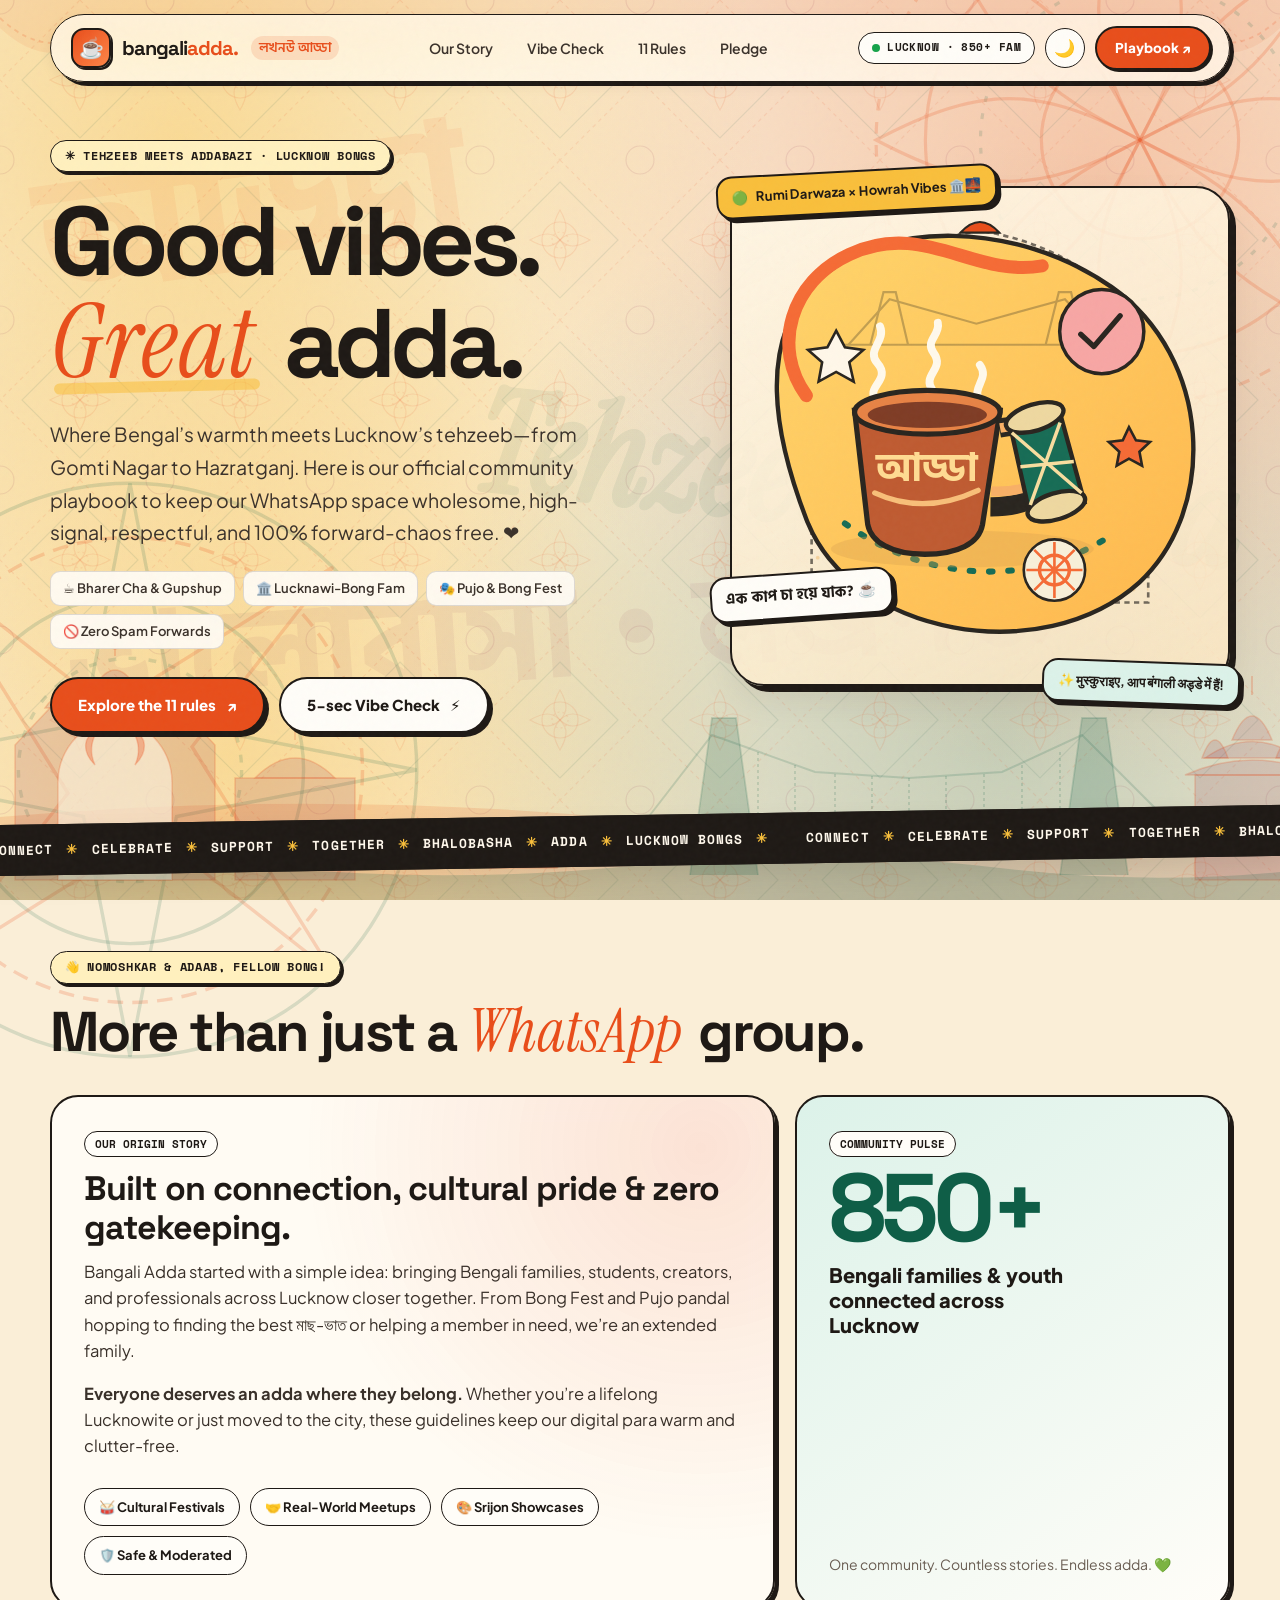
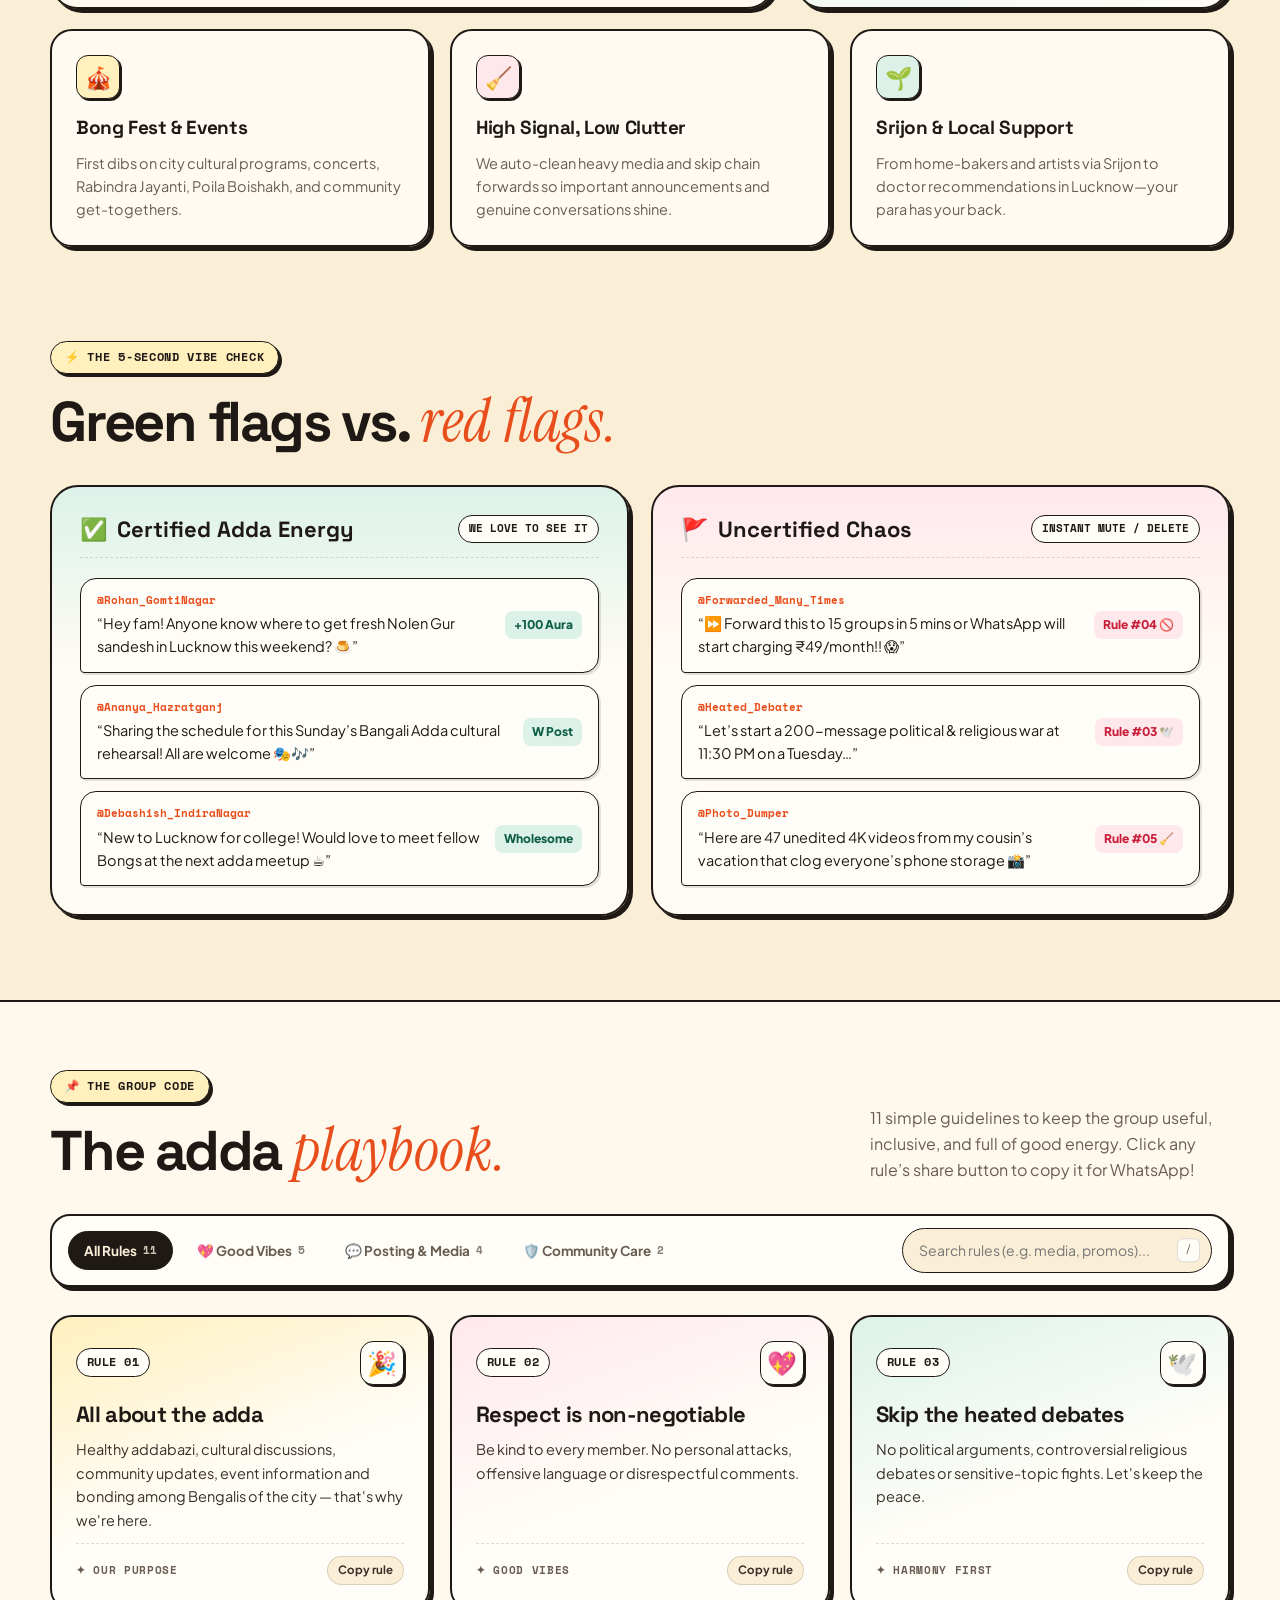
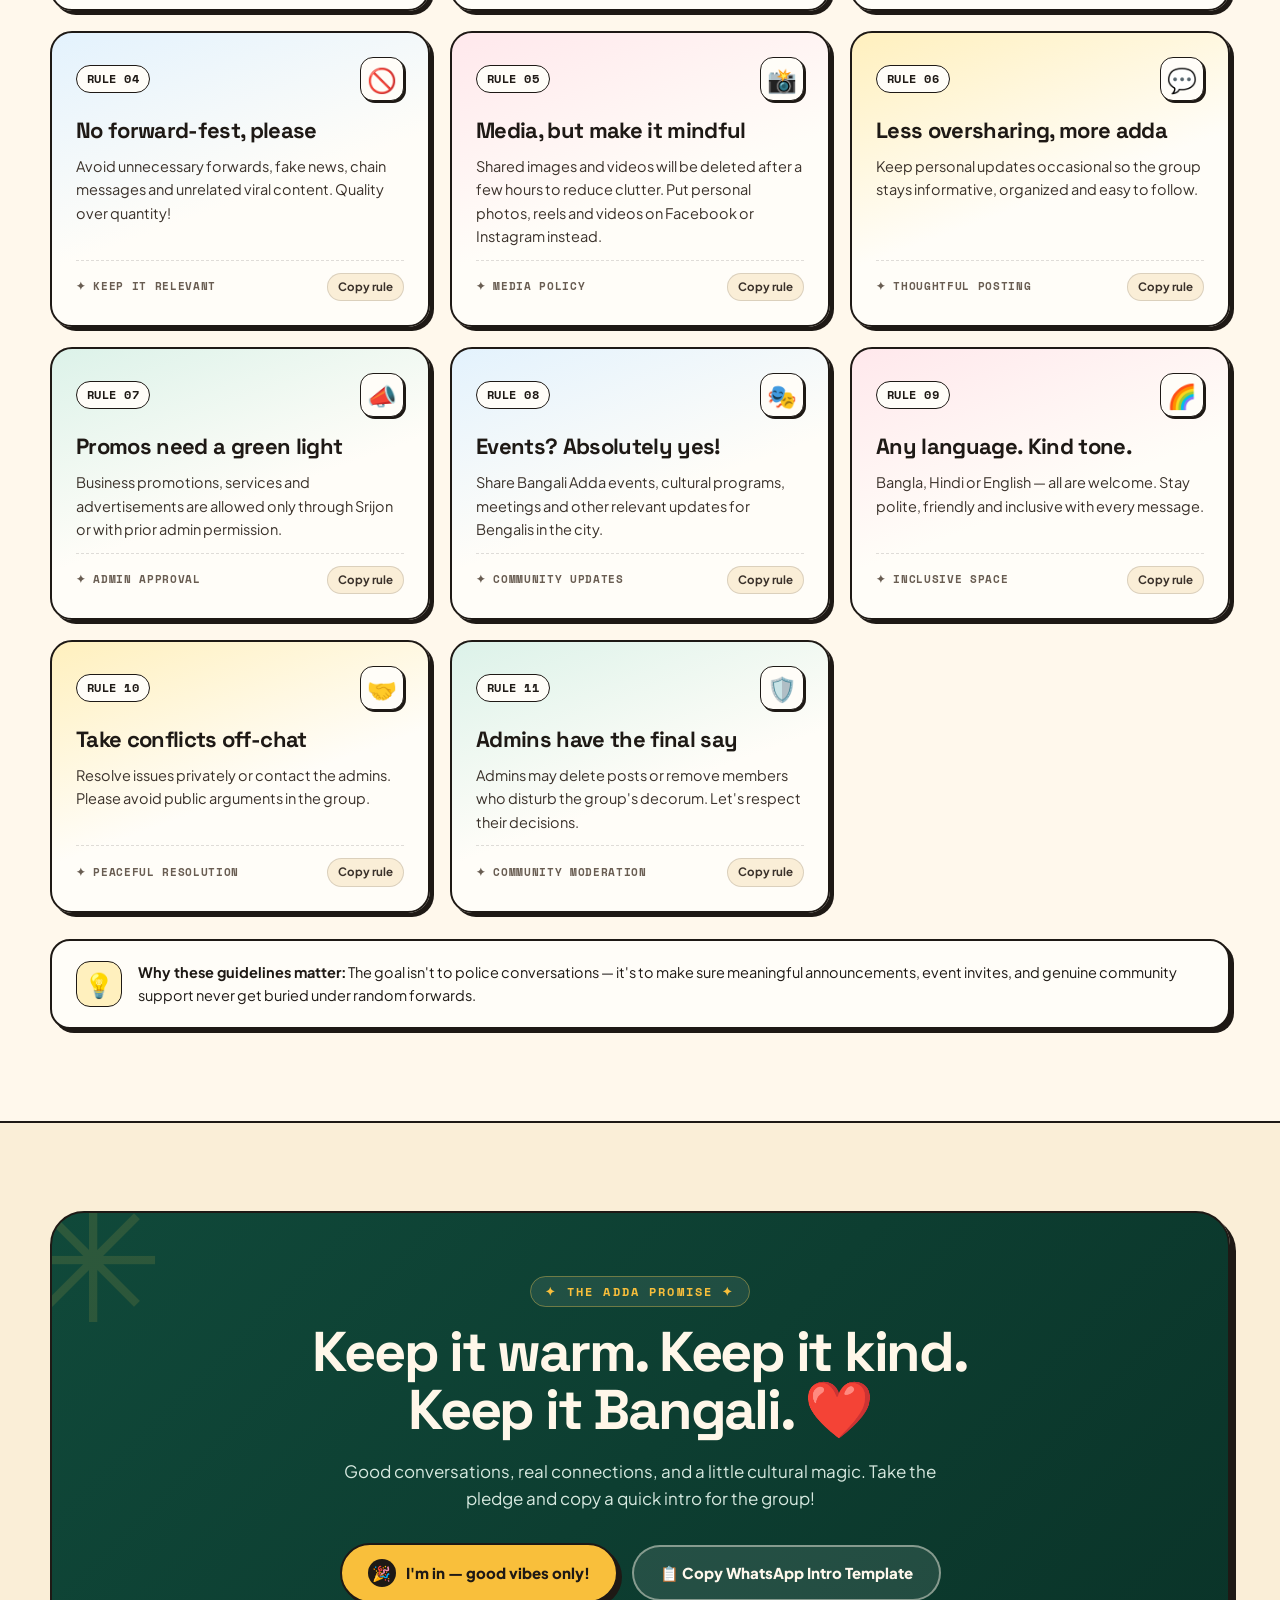
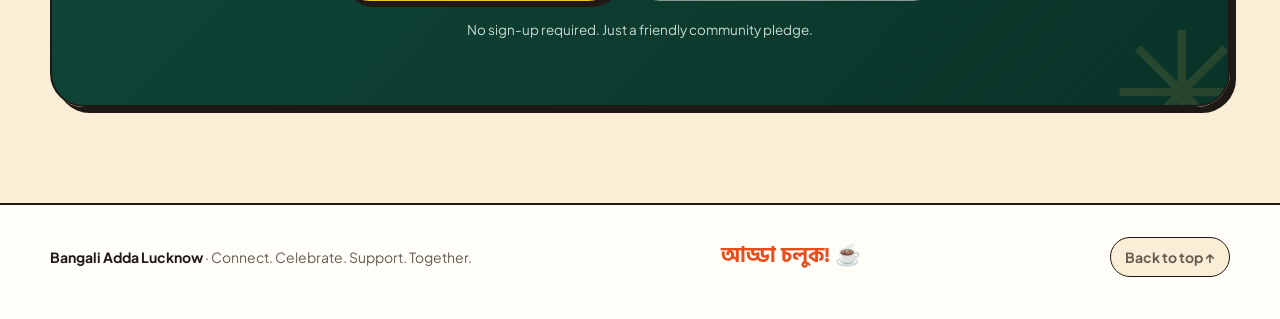
==== commit 6fbc27b7: "Refactor styles for improved button and layout responsiveness" ====
--- a/bangali-adda-rules.html
+++ b/bangali-adda-rules.html
@@ -436,20 +436,26 @@
     }
 
     .small-btn {
-      border: 1.5px solid var(--line-strong);
-      background: var(--teal);
+      border: 2px solid var(--line-strong);
+      background: var(--sindoor);
       color: #fff;
       border-radius: 999px;
-      padding: 9px 17px;
+      padding: 9px 18px;
       font-size: 13.5px;
-      font-weight: 700;
+      font-weight: 800;
       text-decoration: none;
+      white-space: nowrap;
+      flex-shrink: 0;
+      display: inline-flex;
+      align-items: center;
+      gap: 5px;
       box-shadow: 2px 2px 0 var(--line-strong);
-      transition: transform 0.2s, box-shadow 0.2s;
+      transition: transform 0.2s, box-shadow 0.2s, background 0.2s;
     }
 
     [data-theme="dark"] .small-btn {
-      color: #091d16;
+      background: var(--turmeric);
+      color: #1a1410;
     }
 
     .small-btn:hover {
@@ -499,9 +505,11 @@
       font-family: var(--font-serif);
       font-style: italic;
       font-weight: 400;
+      font-size: 1.06em;
+      line-height: 1.05;
       color: var(--sindoor);
-      letter-spacing: -0.02em;
-      padding-right: 6px;
+      letter-spacing: 0.01em;
+      padding-right: 0.08em;
       position: relative;
       display: inline-block;
     }
@@ -630,26 +638,26 @@
     }
 
     .float-badge.top-left {
-      top: -14px;
-      left: -16px;
-      transform: rotate(-4deg);
+      top: -16px;
+      left: -14px;
+      transform: rotate(-3deg);
       background: var(--turmeric);
       color: #1e1915;
     }
 
     .float-badge.bottom-left {
-      bottom: 18px;
-      left: -22px;
-      transform: rotate(-5deg);
+      bottom: 68px;
+      left: -20px;
+      transform: rotate(-4deg);
       animation-delay: -1.8s;
       font-family: var(--font-bn);
       font-size: 15px;
     }
 
     .float-badge.bottom-right {
-      bottom: -14px;
-      right: -12px;
-      transform: rotate(3deg);
+      bottom: -18px;
+      right: -10px;
+      transform: rotate(2deg);
       background: var(--teal-soft);
       color: var(--ink);
       animation-delay: -3.2s;
@@ -712,8 +720,8 @@
       font-family: var(--font-display);
       font-weight: 800;
       font-size: clamp(34px, 4.8vw, 56px);
-      line-height: 1.04;
-      letter-spacing: -0.045em;
+      line-height: 1.08;
+      letter-spacing: -0.04em;
       margin: 14px 0 0;
     }
 
@@ -721,7 +729,11 @@
       font-family: var(--font-serif);
       font-style: italic;
       font-weight: 400;
+      font-size: 1.08em;
+      letter-spacing: 0.01em;
+      padding-right: 0.06em;
       color: var(--sindoor);
+      display: inline-block;
     }
 
     .bento-section {
@@ -895,6 +907,8 @@
       display: flex;
       align-items: center;
       justify-content: space-between;
+      flex-wrap: wrap;
+      gap: 10px;
       margin-bottom: 20px;
       padding-bottom: 14px;
       border-bottom: 1.5px dashed var(--line);
@@ -903,6 +917,7 @@
     .vibe-head h3 {
       font-family: var(--font-display);
       font-size: 22px;
+      line-height: 1.2;
       margin: 0;
       display: flex;
       align-items: center;
@@ -914,6 +929,7 @@
       font-size: 11px;
       font-weight: 700;
       text-transform: uppercase;
+      white-space: nowrap;
       padding: 4px 10px;
       border-radius: 999px;
       border: 1.5px solid var(--line-strong);
@@ -1436,7 +1452,9 @@
        RESPONSIVE BREAKPOINTS
        ========================================================================== */
     @media (max-width: 960px) {
-      .nav-links {
+      .nav-links,
+      .status-pill,
+      .brand-bn {
         display: none;
       }
       .hero {
@@ -1464,29 +1482,135 @@
         width: calc(100% - 28px);
       }
       .header-sticky {
-        padding: 0 12px;
+        padding: 0 10px;
+        top: 10px;
       }
       .nav {
         height: 60px;
-        padding: 0 12px 0 14px;
-      }
-      .status-pill,
-      .brand-bn {
-        display: none;
+        padding: 0 10px 0 12px;
+        gap: 8px;
+      }
+      .brand {
+        font-size: 18px;
+        gap: 8px;
+        min-width: 0;
+      }
+      .brand-icon {
+        width: 34px;
+        height: 34px;
+        font-size: 17px;
+        border-radius: 10px;
+        flex-shrink: 0;
+      }
+      .nav-actions {
+        gap: 8px;
+        flex-shrink: 0;
+      }
+      .theme-btn {
+        width: 36px;
+        height: 36px;
+        font-size: 15px;
+        flex-shrink: 0;
+      }
+      .small-btn {
+        padding: 8px 14px;
+        font-size: 13px;
+      }
+      .eyebrow {
+        font-size: 10.5px;
+        padding: 5px 11px;
+        max-width: 100%;
+        white-space: normal;
+        line-height: 1.35;
+      }
+      .hero {
+        padding: 28px 0 52px;
+        gap: 28px;
       }
       .hero h1 {
-        font-size: clamp(46px, 14vw, 72px);
-      }
-      .float-badge.top-left,
+        font-size: clamp(40px, 11.5vw, 56px);
+        line-height: 1.06;
+        letter-spacing: -0.035em;
+        margin: 18px 0 16px;
+      }
+      .hero h1 .serif-italic::after {
+        height: 7px;
+        bottom: 2px;
+      }
+      .section-title {
+        font-size: clamp(28px, 8vw, 38px);
+        line-height: 1.14;
+        letter-spacing: -0.025em;
+      }
+      .bento-card {
+        padding: 22px 18px;
+        border-radius: 22px;
+      }
+      .bento-main h3 {
+        font-size: 22px;
+        line-height: 1.22;
+      }
+      .vibe-box {
+        padding: 20px 16px;
+        border-radius: 22px;
+      }
+      .vibe-head {
+        flex-direction: column;
+        align-items: flex-start;
+        gap: 8px;
+      }
+      .vibe-head h3 {
+        font-size: 19px;
+        line-height: 1.25;
+      }
+      .chat-bubble {
+        flex-direction: column;
+        align-items: flex-start;
+        gap: 10px;
+        padding: 12px 14px;
+      }
+      .chat-bubble .sender {
+        word-break: break-word;
+        overflow-wrap: anywhere;
+      }
+      .chat-verdict {
+        align-self: flex-start;
+      }
+      .float-badge.top-left {
+        position: static;
+        display: inline-flex;
+        margin: 0 0 12px 0;
+        transform: none;
+        animation: none;
+      }
+      .float-badge.bottom-left,
       .float-badge.bottom-right {
         position: static;
         display: inline-flex;
-        margin: 8px 6px 0 0;
+        margin: 10px 8px 0 0;
         transform: none;
-      }
-      .float-badge.bottom-left {
-        bottom: 12px;
-        left: 12px;
+        animation: none;
+        font-size: 13px;
+        padding: 8px 12px;
+      }
+      .hero-btns .btn {
+        width: 100%;
+        justify-content: center;
+      }
+      .filter-box {
+        display: grid;
+        grid-template-columns: 1fr 1fr;
+        width: 100%;
+      }
+      .filter {
+        justify-content: center;
+        padding: 9px 10px;
+        font-size: 12.5px;
+      }
+      .media-note {
+        align-items: flex-start;
+        padding: 16px;
+        gap: 12px;
       }
       .rules-grid {
         grid-template-columns: 1fr;
@@ -1498,7 +1622,16 @@
         width: 100%;
       }
       .pledge {
-        padding: 46px 20px;
+        padding: 40px 18px;
+        border-radius: 24px;
+      }
+      .pledge h2 {
+        font-size: clamp(26px, 7.5vw, 36px);
+        line-height: 1.15;
+      }
+      .pledge-actions .btn {
+        width: 100%;
+        justify-content: center;
       }
     }
 
